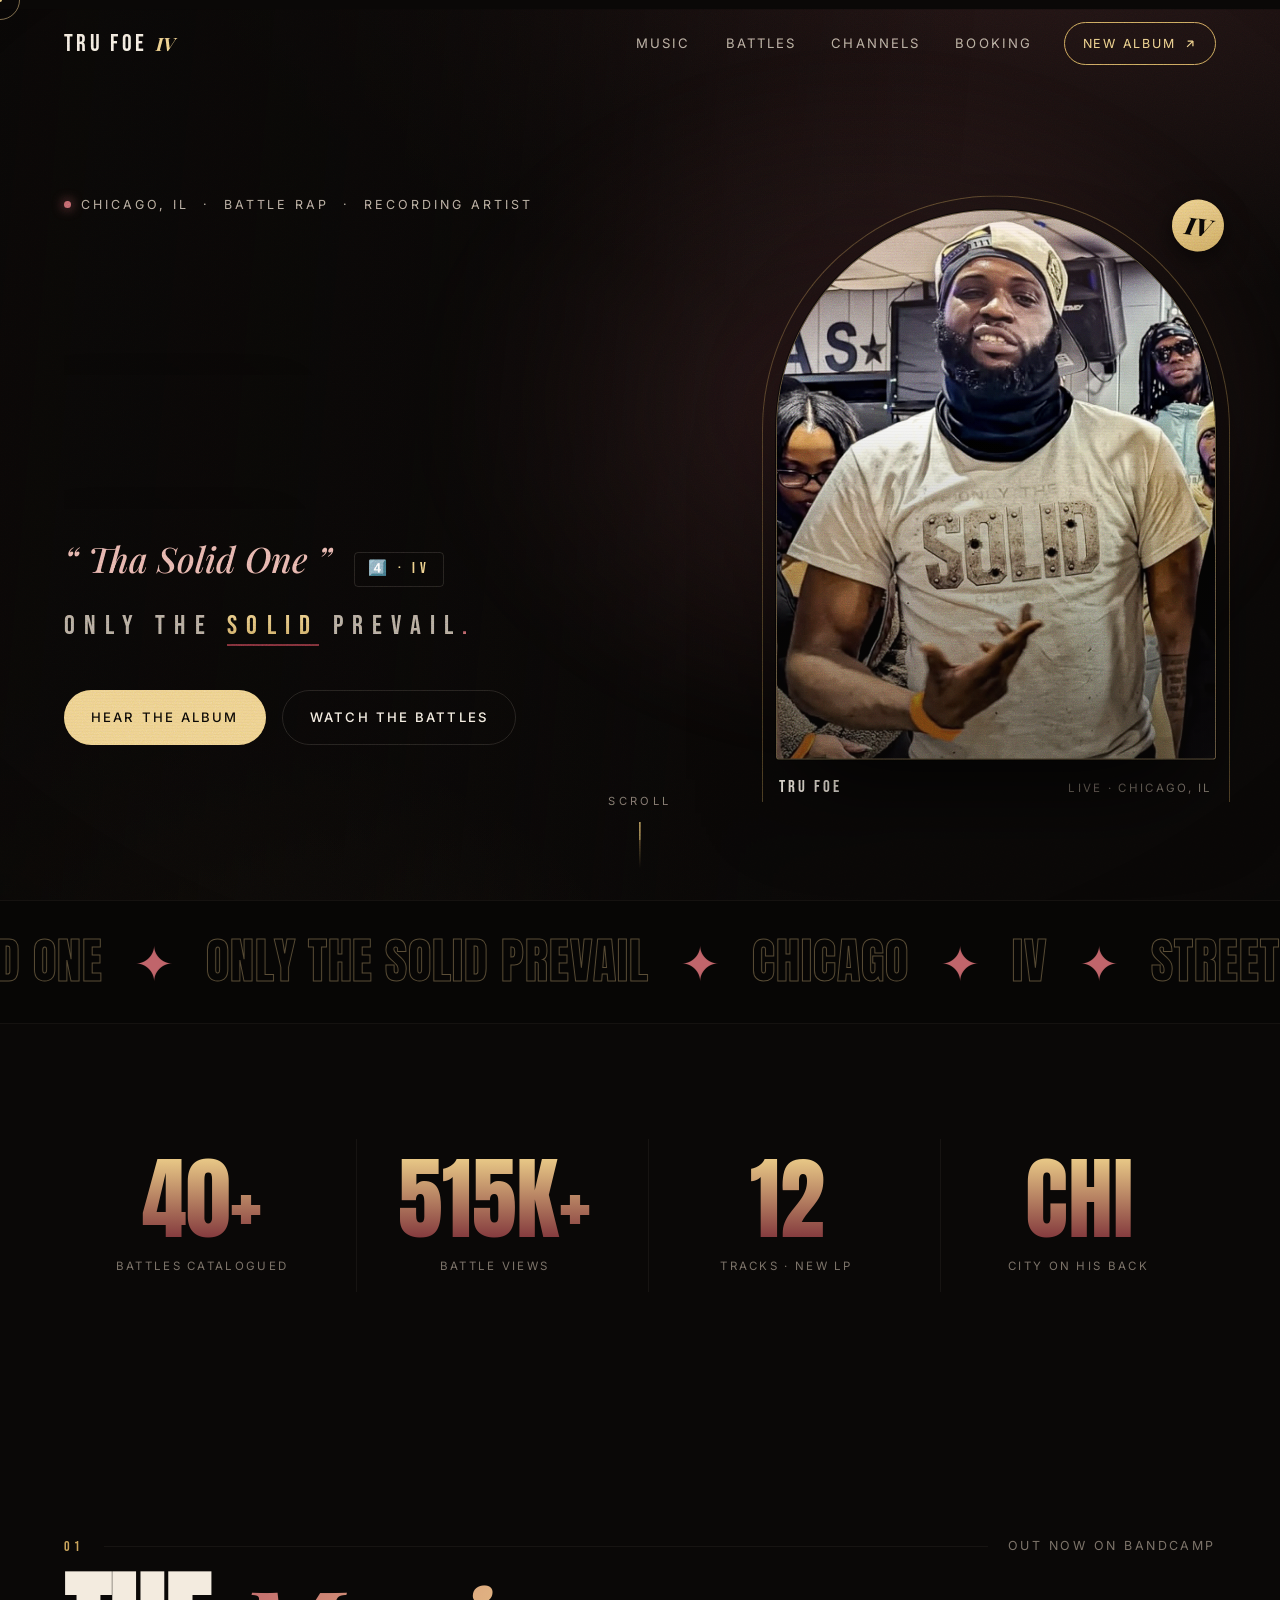
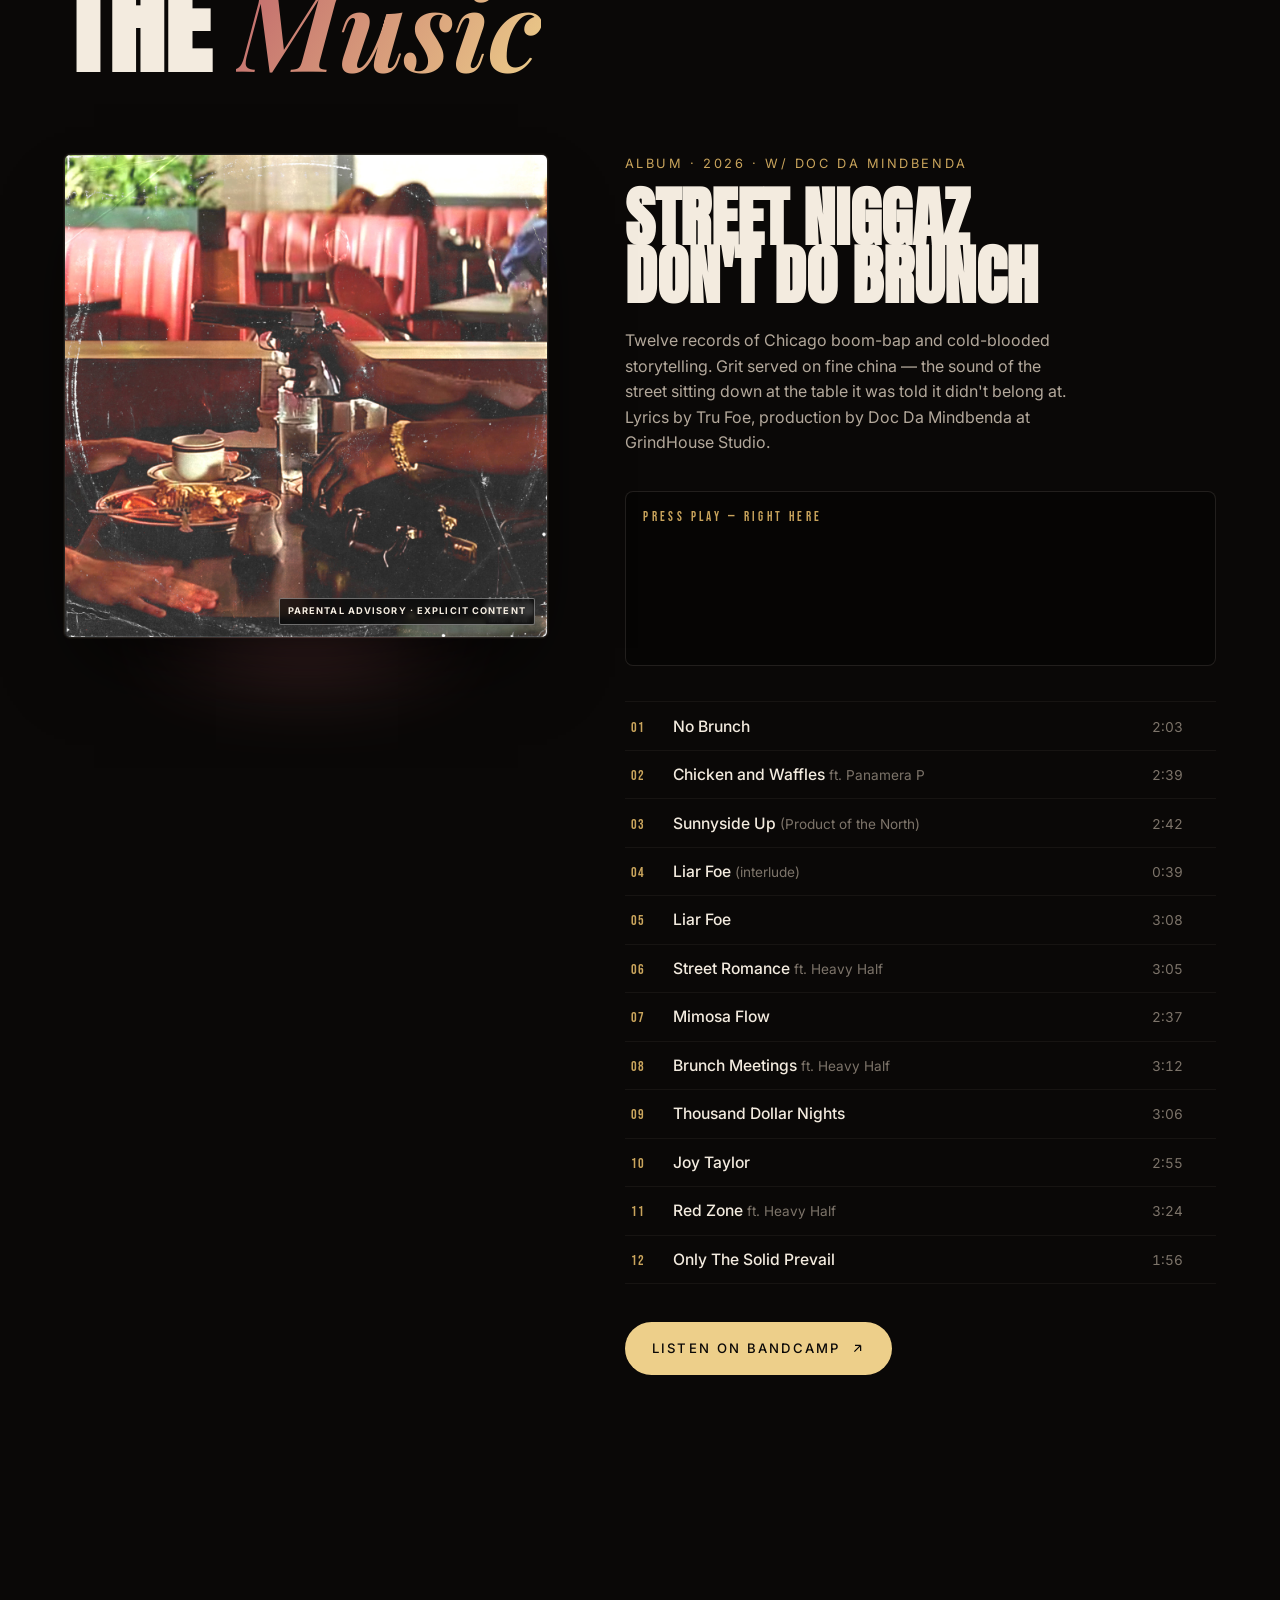
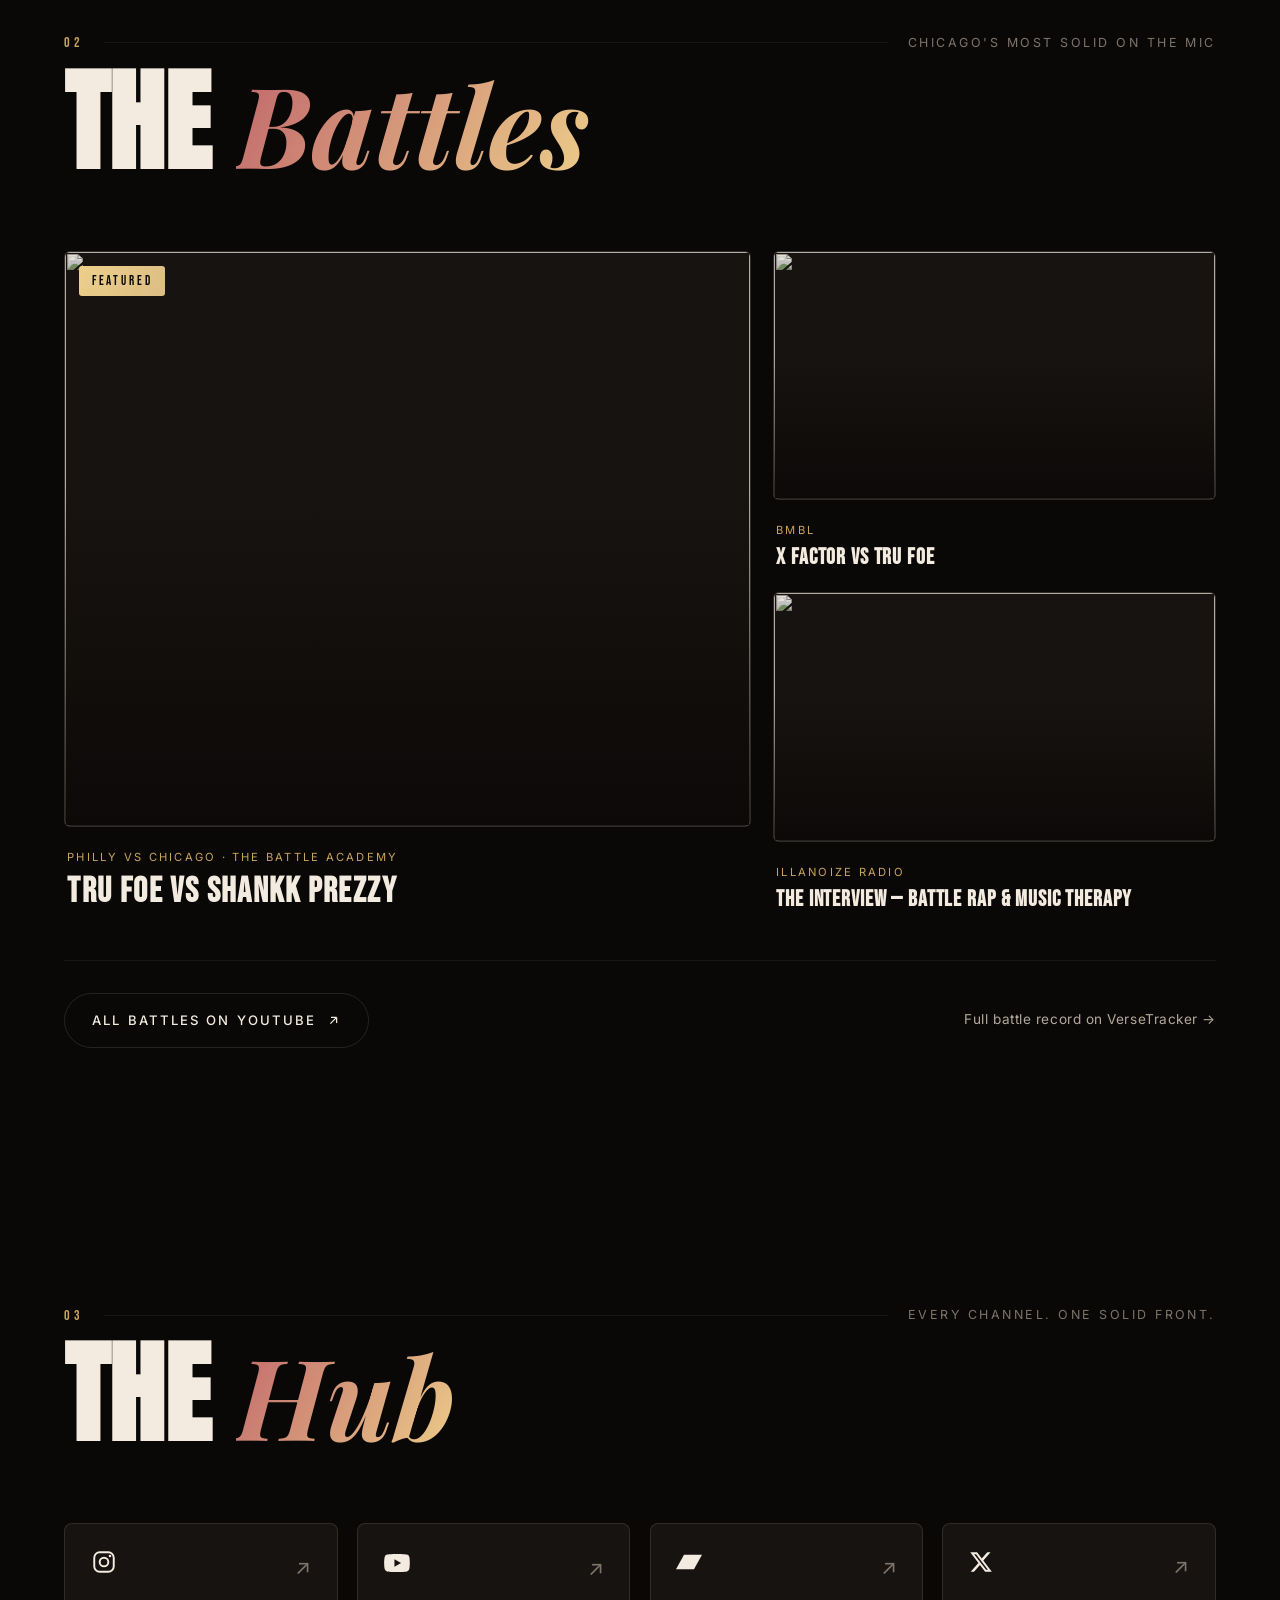
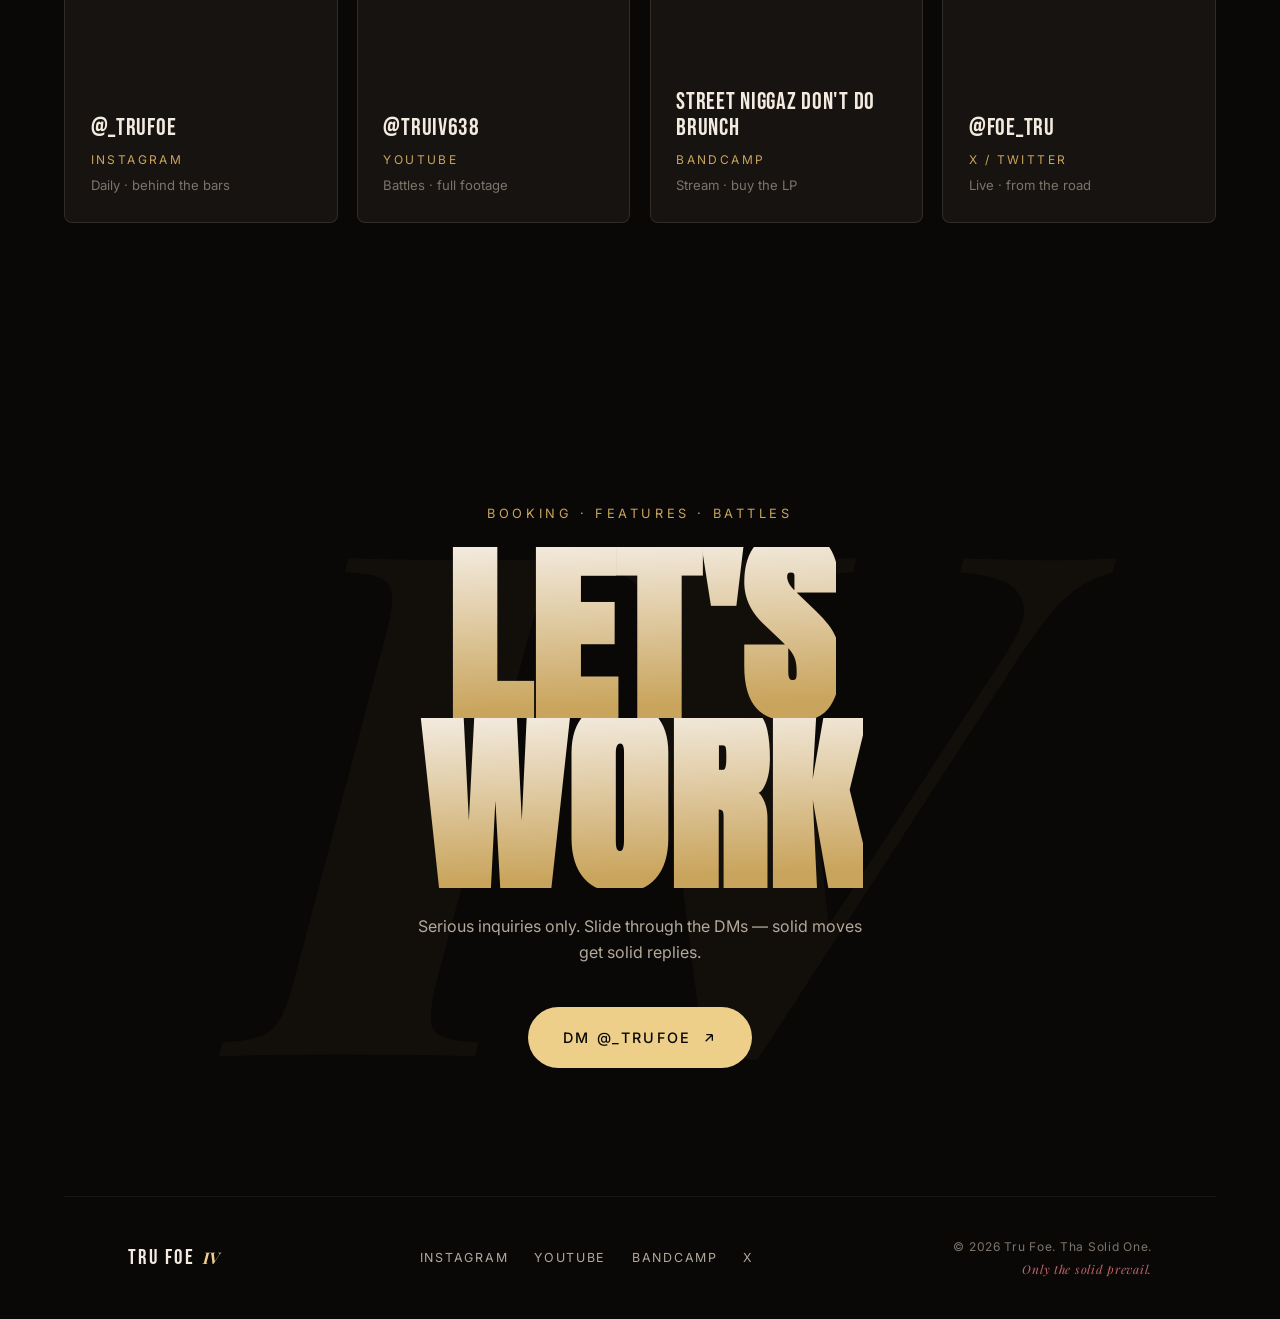
==== index.html @ 203e57ab "Tru Foe (IV) HUB — cinematic artist site Editorial noir single-page hub for Chicago battle rapper Tr" ====
<!doctype html>
<html lang="en" class="no-js">
<head>
  <meta charset="UTF-8" />
  <meta name="viewport" content="width=device-width, initial-scale=1.0" />
  <title>TRU FOE — Tha Solid One · IV</title>
  <meta name="description" content="The official HUB of Tru Foe (4) — 'Tha Solid One'. Chicago battle rapper & recording artist. Battles, music, and every channel in one place. Only the solid prevail." />

  <!-- Social -->
  <meta property="og:title" content="TRU FOE — Tha Solid One · IV" />
  <meta property="og:description" content="Chicago battle rapper & recording artist. 40+ battles. New album out now. Only the solid prevail." />
  <meta property="og:image" content="https://antlo314.github.io/true4/assets/img/album-cover.jpg" />
  <meta property="og:url" content="https://antlo314.github.io/true4/" />
  <meta property="og:type" content="website" />
  <meta name="twitter:card" content="summary_large_image" />

  <!-- Fonts -->
  <link rel="preconnect" href="https://fonts.googleapis.com" />
  <link rel="preconnect" href="https://fonts.gstatic.com" crossorigin />
  <link href="https://fonts.googleapis.com/css2?family=Anton&family=Bebas+Neue&family=Playfair+Display:ital,wght@0,500;0,700;1,500;1,700;1,900&family=Inter:wght@300;400;500;600;700&display=swap" rel="stylesheet" />

  <link rel="stylesheet" href="css/style.css" />

  <!-- Favicon: the IV mark -->
  <link rel="icon" href="data:image/svg+xml,%3Csvg xmlns='http://www.w3.org/2000/svg' viewBox='0 0 32 32'%3E%3Crect width='32' height='32' fill='%230a0807'/%3E%3Ctext x='16' y='23' font-family='Georgia,serif' font-size='18' font-weight='700' fill='%23d8b877' text-anchor='middle'%3EIV%3C/text%3E%3C/svg%3E" />
</head>
<body>

  <!-- ============ FILM GRAIN + VIGNETTE OVERLAYS ============ -->
  <div class="grain" aria-hidden="true"></div>
  <div class="vignette" aria-hidden="true"></div>
  <div class="scanline" aria-hidden="true"></div>

  <!-- ============ CUSTOM CURSOR ============ -->
  <div class="cursor" aria-hidden="true"><span class="cursor__dot"></span></div>

  <!-- ============ PRELOADER ============ -->
  <div class="loader" id="loader">
    <div class="loader__inner">
      <div class="loader__mark">IV</div>
      <div class="loader__word">THA SOLID ONE</div>
      <div class="loader__bar"><span id="loaderBar"></span></div>
      <div class="loader__count"><span id="loaderCount">0</span>%</div>
    </div>
  </div>

  <!-- ============ NAV ============ -->
  <header class="nav" id="nav">
    <a href="#top" class="nav__logo" data-cursor="hover">
      <span class="nav__logo-tf">TRU FOE</span>
      <span class="nav__logo-iv">IV</span>
    </a>
    <nav class="nav__links">
      <a href="#music" data-cursor="hover">Music</a>
      <a href="#battles" data-cursor="hover">Battles</a>
      <a href="#channels" data-cursor="hover">Channels</a>
      <a href="#booking" data-cursor="hover">Booking</a>
    </nav>
    <a href="https://docdamindbenda.bandcamp.com/album/street-niggaz-dont-do-brunch" target="_blank" rel="noopener" class="nav__cta" data-cursor="hover">
      <span>New Album</span>
      <svg viewBox="0 0 24 24" width="14" height="14" fill="none" stroke="currentColor" stroke-width="2"><path d="M7 17L17 7M17 7H8M17 7v9"/></svg>
    </a>
    <button class="nav__burger" id="burger" aria-label="Menu"><span></span><span></span></button>
  </header>

  <!-- ============ HERO ============ -->
  <main id="top">
    <section class="hero" id="hero">
      <canvas class="hero__canvas" id="heroCanvas" aria-hidden="true"></canvas>
      <div class="hero__glow" aria-hidden="true"></div>

      <div class="hero__inner">
        <div class="hero__content">
          <p class="hero__eyebrow">
            <span class="dot"></span> Chicago, IL &nbsp;·&nbsp; Battle Rap &nbsp;·&nbsp; Recording Artist
          </p>

          <h1 class="hero__title" aria-label="Tru Foe">
            <span class="line"><span class="word">TRU</span></span>
            <span class="line"><span class="word">FOE</span></span>
          </h1>

          <p class="hero__sub">
            <span class="hero__serif">“ Tha&nbsp;Solid&nbsp;One ”</span>
            <span class="hero__iv">4️⃣ · IV</span>
          </p>

          <p class="hero__tag" aria-label="Only the solid prevail">
            Only&nbsp;the&nbsp;<b>Solid</b>&nbsp;prevail<span class="hero__tag-dot">.</span>
          </p>

          <div class="hero__actions">
            <a href="#music" class="btn btn--gold" data-cursor="hover" data-magnetic>
              <span>Hear the album</span>
            </a>
            <a href="#battles" class="btn btn--ghost" data-cursor="hover" data-magnetic>
              <span>Watch the battles</span>
            </a>
          </div>
        </div>

        <figure class="hero__portrait" id="portrait">
          <div class="hero__portrait-frame">
            <img src="assets/img/foe.jpg" alt="Tru Foe — Tha Solid One, live at a battle event" id="foePhoto" />
            <div class="hero__portrait-tone" aria-hidden="true"></div>
          </div>
          <figcaption class="hero__portrait-cap">
            <span class="cap-name">Tru Foe</span>
            <span class="cap-loc">Live · Chicago, IL</span>
          </figcaption>
          <span class="hero__portrait-stamp" aria-hidden="true">IV</span>
        </figure>
      </div>

      <a href="#music" class="hero__scroll" data-cursor="hover" aria-label="Scroll down">
        <span>Scroll</span>
        <span class="hero__scroll-line"></span>
      </a>
    </section>

    <!-- ============ MARQUEE ============ -->
    <section class="marquee" aria-hidden="true">
      <div class="marquee__track" id="marquee">
        <span>Tha Solid One <em>✦</em> Only The Solid Prevail <em>✦</em> Chicago <em>✦</em> IV <em>✦</em> Street Niggaz Don't Do Brunch <em>✦</em> Tha Solid One <em>✦</em> Only The Solid Prevail <em>✦</em> Chicago <em>✦</em> IV <em>✦</em> Street Niggaz Don't Do Brunch <em>✦</em> </span>
      </div>
    </section>

    <!-- ============ STATS ============ -->
    <section class="stats" id="stats">
      <div class="stat" data-reveal>
        <span class="stat__num" data-count="40" data-suffix="+">0</span>
        <span class="stat__label">Battles Catalogued</span>
      </div>
      <div class="stat" data-reveal>
        <span class="stat__num" data-count="515" data-suffix="K+">0</span>
        <span class="stat__label">Battle Views</span>
      </div>
      <div class="stat" data-reveal>
        <span class="stat__num" data-count="12" data-suffix="">0</span>
        <span class="stat__label">Tracks · New LP</span>
      </div>
      <div class="stat" data-reveal>
        <span class="stat__num" data-count="1" data-suffix="" data-word="CHI">0</span>
        <span class="stat__label">City On His Back</span>
      </div>
    </section>

    <!-- ============ MUSIC ============ -->
    <section class="section music" id="music">
      <div class="section__head" data-reveal>
        <div class="section__row">
          <span class="section__index">01</span>
          <span class="section__rule" aria-hidden="true"></span>
          <p class="section__kicker">Out now on Bandcamp</p>
        </div>
        <h2 class="section__title">The&nbsp;<span class="ital">Music</span></h2>
      </div>

      <div class="music__body">
        <div class="music__art" data-reveal data-tilt>
          <div class="music__art-frame">
            <img src="assets/img/album-cover.jpg" alt="Street Niggaz Don't Do Brunch — album cover" />
            <span class="music__advisory">Parental Advisory · Explicit Content</span>
          </div>
          <div class="music__art-shadow" aria-hidden="true"></div>
        </div>

        <div class="music__info">
          <p class="music__meta" data-reveal>Album · 2026 · w/ Doc Da Mindbenda</p>
          <h3 class="music__albumtitle" data-reveal>Street Niggaz<br />Don't Do Brunch</h3>
          <p class="music__desc" data-reveal>
            Twelve records of Chicago boom-bap and cold-blooded storytelling. Grit served
            on fine china — the sound of the street sitting down at the table it was told
            it didn't belong at. Lyrics by Tru Foe, production by Doc Da Mindbenda at GrindHouse Studio.
          </p>

          <div class="music__player" data-reveal>
            <span class="music__player-label">Press play — right here</span>
            <iframe
              title="Street Niggaz Don't Do Brunch — Bandcamp player"
              src="https://bandcamp.com/EmbeddedPlayer/album=807014247/size=large/bgcol=0a0807/linkcol=edcf8a/artwork=none/tracklist=false/transparent=true/"
              seamless
              loading="lazy"></iframe>
          </div>

          <ol class="tracklist" data-reveal>
            <li><a href="https://docdamindbenda.bandcamp.com/track/no-brunch" target="_blank" rel="noopener" data-cursor="hover"><span class="t-n">01</span><span class="t-t">No Brunch</span><span class="t-d">2:03</span><span class="t-go" aria-hidden="true">↗</span></a></li>
            <li><a href="https://docdamindbenda.bandcamp.com/track/chicken-and-waffles-ft-panamera-p" target="_blank" rel="noopener" data-cursor="hover"><span class="t-n">02</span><span class="t-t">Chicken and Waffles <em>ft. Panamera P</em></span><span class="t-d">2:39</span><span class="t-go" aria-hidden="true">↗</span></a></li>
            <li><a href="https://docdamindbenda.bandcamp.com/track/sunnyside-up-product-of-the-north" target="_blank" rel="noopener" data-cursor="hover"><span class="t-n">03</span><span class="t-t">Sunnyside Up <em>(Product of the North)</em></span><span class="t-d">2:42</span><span class="t-go" aria-hidden="true">↗</span></a></li>
            <li><a href="https://docdamindbenda.bandcamp.com/track/liar-foe-interlude" target="_blank" rel="noopener" data-cursor="hover"><span class="t-n">04</span><span class="t-t">Liar Foe <em>(interlude)</em></span><span class="t-d">0:39</span><span class="t-go" aria-hidden="true">↗</span></a></li>
            <li><a href="https://docdamindbenda.bandcamp.com/track/liar-foe" target="_blank" rel="noopener" data-cursor="hover"><span class="t-n">05</span><span class="t-t">Liar Foe</span><span class="t-d">3:08</span><span class="t-go" aria-hidden="true">↗</span></a></li>
            <li><a href="https://docdamindbenda.bandcamp.com/track/street-romance-ft-heavy-half" target="_blank" rel="noopener" data-cursor="hover"><span class="t-n">06</span><span class="t-t">Street Romance <em>ft. Heavy Half</em></span><span class="t-d">3:05</span><span class="t-go" aria-hidden="true">↗</span></a></li>
            <li><a href="https://docdamindbenda.bandcamp.com/track/mimosa-flow" target="_blank" rel="noopener" data-cursor="hover"><span class="t-n">07</span><span class="t-t">Mimosa Flow</span><span class="t-d">2:37</span><span class="t-go" aria-hidden="true">↗</span></a></li>
            <li><a href="https://docdamindbenda.bandcamp.com/track/brunch-meetings-ft-heavy-half" target="_blank" rel="noopener" data-cursor="hover"><span class="t-n">08</span><span class="t-t">Brunch Meetings <em>ft. Heavy Half</em></span><span class="t-d">3:12</span><span class="t-go" aria-hidden="true">↗</span></a></li>
            <li><a href="https://docdamindbenda.bandcamp.com/track/thousand-dollar-nights" target="_blank" rel="noopener" data-cursor="hover"><span class="t-n">09</span><span class="t-t">Thousand Dollar Nights</span><span class="t-d">3:06</span><span class="t-go" aria-hidden="true">↗</span></a></li>
            <li><a href="https://docdamindbenda.bandcamp.com/track/joy-taylor" target="_blank" rel="noopener" data-cursor="hover"><span class="t-n">10</span><span class="t-t">Joy Taylor</span><span class="t-d">2:55</span><span class="t-go" aria-hidden="true">↗</span></a></li>
            <li><a href="https://docdamindbenda.bandcamp.com/track/red-zone-ft-heavy-half" target="_blank" rel="noopener" data-cursor="hover"><span class="t-n">11</span><span class="t-t">Red Zone <em>ft. Heavy Half</em></span><span class="t-d">3:24</span><span class="t-go" aria-hidden="true">↗</span></a></li>
            <li><a href="https://docdamindbenda.bandcamp.com/track/only-the-solid-prevail" target="_blank" rel="noopener" data-cursor="hover"><span class="t-n">12</span><span class="t-t">Only The Solid Prevail</span><span class="t-d">1:56</span><span class="t-go" aria-hidden="true">↗</span></a></li>
          </ol>

          <a href="https://docdamindbenda.bandcamp.com/album/street-niggaz-dont-do-brunch" target="_blank" rel="noopener" class="btn btn--gold" data-cursor="hover" data-magnetic data-reveal>
            <span>Listen on Bandcamp</span>
            <svg viewBox="0 0 24 24" width="15" height="15" fill="none" stroke="currentColor" stroke-width="2"><path d="M7 17L17 7M17 7H8M17 7v9"/></svg>
          </a>
        </div>
      </div>
    </section>

    <!-- ============ BATTLES ============ -->
    <section class="section battles" id="battles">
      <div class="section__head" data-reveal>
        <div class="section__row">
          <span class="section__index">02</span>
          <span class="section__rule" aria-hidden="true"></span>
          <p class="section__kicker">Chicago's most solid on the mic</p>
        </div>
        <h2 class="section__title">The&nbsp;<span class="ital">Battles</span></h2>
      </div>

      <div class="battles__grid">
        <a class="battle battle--feature" href="https://www.youtube.com/watch?v=sZlnPIu0Dv0" target="_blank" rel="noopener" data-reveal data-cursor="hover">
          <div class="battle__thumb">
            <img src="https://i.ytimg.com/vi/sZlnPIu0Dv0/hqdefault.jpg" alt="" loading="lazy" />
            <span class="battle__play"><svg viewBox="0 0 24 24" fill="currentColor" width="20" height="20"><path d="M8 5v14l11-7z"/></svg></span>
            <span class="battle__badge">Featured</span>
          </div>
          <div class="battle__meta">
            <span class="battle__vs">Philly vs Chicago · The Battle Academy</span>
            <h3 class="battle__name">Tru Foe vs Shankk Prezzy</h3>
          </div>
        </a>

        <div class="battles__side">
          <a class="battle" href="https://www.youtube.com/watch?v=ywMiVB2rmCI" target="_blank" rel="noopener" data-reveal data-cursor="hover">
            <div class="battle__thumb">
              <img src="https://i.ytimg.com/vi/ywMiVB2rmCI/hqdefault.jpg" alt="" loading="lazy" />
              <span class="battle__play"><svg viewBox="0 0 24 24" fill="currentColor" width="20" height="20"><path d="M8 5v14l11-7z"/></svg></span>
            </div>
            <div class="battle__meta">
              <span class="battle__vs">BMBL</span>
              <h3 class="battle__name">X Factor vs Tru Foe</h3>
            </div>
          </a>

          <a class="battle" href="https://www.youtube.com/watch?v=S8RnaDfXClI" target="_blank" rel="noopener" data-reveal data-cursor="hover">
            <div class="battle__thumb">
              <img src="https://i.ytimg.com/vi/S8RnaDfXClI/hqdefault.jpg" alt="" loading="lazy" />
              <span class="battle__play"><svg viewBox="0 0 24 24" fill="currentColor" width="20" height="20"><path d="M8 5v14l11-7z"/></svg></span>
            </div>
            <div class="battle__meta">
              <span class="battle__vs">iLLANOiZE Radio</span>
              <h3 class="battle__name">The Interview — Battle Rap & Music Therapy</h3>
            </div>
          </a>
        </div>
      </div>

      <div class="battles__foot" data-reveal>
        <a href="https://www.youtube.com/@TruIV638" target="_blank" rel="noopener" class="btn btn--ghost" data-cursor="hover" data-magnetic>
          <span>All battles on YouTube</span>
          <svg viewBox="0 0 24 24" width="15" height="15" fill="none" stroke="currentColor" stroke-width="2"><path d="M7 17L17 7M17 7H8M17 7v9"/></svg>
        </a>
        <a href="https://versetracker.com/rapper/trufoe" target="_blank" rel="noopener" class="battles__vt" data-cursor="hover">
          Full battle record on VerseTracker →
        </a>
      </div>
    </section>

    <!-- ============ CHANNELS HUB ============ -->
    <section class="section channels" id="channels">
      <div class="section__head" data-reveal>
        <div class="section__row">
          <span class="section__index">03</span>
          <span class="section__rule" aria-hidden="true"></span>
          <p class="section__kicker">Every channel. One solid front.</p>
        </div>
        <h2 class="section__title">The&nbsp;<span class="ital">Hub</span></h2>
      </div>

      <div class="channels__grid">
        <a class="chan chan--ig" href="https://www.instagram.com/_trufoe/" target="_blank" rel="noopener" data-reveal data-cursor="hover">
          <div class="chan__top">
            <span class="chan__icon" aria-hidden="true">
              <svg viewBox="0 0 24 24" width="26" height="26" fill="none" stroke="currentColor" stroke-width="1.8"><rect x="3" y="3" width="18" height="18" rx="5"/><circle cx="12" cy="12" r="4"/><circle cx="17.5" cy="6.5" r="1.2" fill="currentColor" stroke="none"/></svg>
            </span>
            <span class="chan__arrow">↗</span>
          </div>
          <div class="chan__bottom">
            <span class="chan__handle">@_trufoe</span>
            <span class="chan__plat">Instagram</span>
            <span class="chan__desc">Daily · behind the bars</span>
          </div>
        </a>

        <a class="chan chan--yt" href="https://www.youtube.com/@TruIV638" target="_blank" rel="noopener" data-reveal data-cursor="hover">
          <div class="chan__top">
            <span class="chan__icon" aria-hidden="true">
              <svg viewBox="0 0 24 24" width="28" height="28" fill="currentColor"><path d="M23 12s0-3.5-.45-5.2a2.9 2.9 0 0 0-2-2C18.8 4.3 12 4.3 12 4.3s-6.8 0-8.55.5a2.9 2.9 0 0 0-2 2C1 8.5 1 12 1 12s0 3.5.45 5.2a2.9 2.9 0 0 0 2 2c1.75.5 8.55.5 8.55.5s6.8 0 8.55-.5a2.9 2.9 0 0 0 2-2C23 15.5 23 12 23 12zM9.8 15.3V8.7l5.7 3.3z"/></svg>
            </span>
            <span class="chan__arrow">↗</span>
          </div>
          <div class="chan__bottom">
            <span class="chan__handle">@TruIV638</span>
            <span class="chan__plat">YouTube</span>
            <span class="chan__desc">Battles · full footage</span>
          </div>
        </a>

        <a class="chan chan--bc" href="https://docdamindbenda.bandcamp.com/album/street-niggaz-dont-do-brunch" target="_blank" rel="noopener" data-reveal data-cursor="hover">
          <div class="chan__top">
            <span class="chan__icon" aria-hidden="true">
              <svg viewBox="0 0 24 24" width="26" height="26" fill="currentColor"><path d="M0 18.75l7.4-13.5H24l-7.4 13.5z"/></svg>
            </span>
            <span class="chan__arrow">↗</span>
          </div>
          <div class="chan__bottom">
            <span class="chan__handle">Street Niggaz Don't Do Brunch</span>
            <span class="chan__plat">Bandcamp</span>
            <span class="chan__desc">Stream · buy the LP</span>
          </div>
        </a>

        <a class="chan chan--x" href="https://x.com/foe_tru" target="_blank" rel="noopener" data-reveal data-cursor="hover">
          <div class="chan__top">
            <span class="chan__icon" aria-hidden="true">
              <svg viewBox="0 0 24 24" width="24" height="24" fill="currentColor"><path d="M18.244 2.25h3.308l-7.227 8.26 8.502 11.24H16.17l-5.214-6.817L4.99 21.75H1.68l7.73-8.835L1.254 2.25H8.08l4.713 6.231zm-1.161 17.52h1.833L7.084 4.126H5.117z"/></svg>
            </span>
            <span class="chan__arrow">↗</span>
          </div>
          <div class="chan__bottom">
            <span class="chan__handle">@foe_tru</span>
            <span class="chan__plat">X / Twitter</span>
            <span class="chan__desc">Live · from the road</span>
          </div>
        </a>
      </div>
    </section>

    <!-- ============ BOOKING / FOOTER ============ -->
    <section class="booking" id="booking">
      <div class="booking__inner">
        <p class="booking__eyebrow" data-reveal>Booking · Features · Battles</p>
        <h2 class="booking__title" aria-label="Let's work">
          <span class="line"><span class="word">LET'S</span></span>
          <span class="line"><span class="word">WORK</span></span>
        </h2>
        <p class="booking__sub" data-reveal>Serious inquiries only. Slide through the DMs — solid moves get solid replies.</p>
        <a href="https://www.instagram.com/_trufoe/" target="_blank" rel="noopener" class="btn btn--gold btn--lg" data-cursor="hover" data-magnetic data-reveal>
          <span>DM @_trufoe</span>
          <svg viewBox="0 0 24 24" width="16" height="16" fill="none" stroke="currentColor" stroke-width="2"><path d="M7 17L17 7M17 7H8M17 7v9"/></svg>
        </a>
      </div>

      <footer class="footer">
        <div class="footer__mark">
          <span class="footer__tf">TRU FOE</span>
          <span class="footer__iv">IV</span>
        </div>
        <nav class="footer__links">
          <a href="https://www.instagram.com/_trufoe/" target="_blank" rel="noopener" data-cursor="hover">Instagram</a>
          <a href="https://www.youtube.com/@TruIV638" target="_blank" rel="noopener" data-cursor="hover">YouTube</a>
          <a href="https://docdamindbenda.bandcamp.com/album/street-niggaz-dont-do-brunch" target="_blank" rel="noopener" data-cursor="hover">Bandcamp</a>
          <a href="https://x.com/foe_tru" target="_blank" rel="noopener" data-cursor="hover">X</a>
        </nav>
        <p class="footer__legal">
          <span>© <span id="year">2026</span> Tru Foe. Tha Solid One.</span>
          <span class="footer__prevail">Only the solid prevail.</span>
        </p>
      </footer>
    </section>
  </main>

  <!-- ============ SCRIPTS ============ -->
  <script src="https://cdnjs.cloudflare.com/ajax/libs/gsap/3.12.5/gsap.min.js"></script>
  <script src="https://cdnjs.cloudflare.com/ajax/libs/gsap/3.12.5/ScrollTrigger.min.js"></script>

  <script type="importmap">
  {
    "imports": {
      "three": "https://unpkg.com/three@0.160.0/build/three.module.js",
      "three/addons/": "https://unpkg.com/three@0.160.0/examples/jsm/"
    }
  }
  </script>
  <script type="module" src="js/hero3d.js"></script>
  <script src="js/main.js" defer></script>
</body>
</html>
---- css/style.css ----
/* =====================================================================
   TRU FOE (IV) — THA SOLID ONE · HUB  ·  v2 "Only The Solid Prevail"
   Editorial noir poster system. Palette from the album cover:
   noir black · dusty rose · champagne gold · chrome · film grain.
   Hero rebuilt around Foe's portrait — the shirt is the thesis.
   ===================================================================== */

:root {
  /* base / noir */
  --noir:        #0a0807;
  --ink:         #100d0c;
  --char:        #171310;
  --char-2:      #1e1917;
  --line:        rgba(233, 218, 205, 0.12);
  --line-soft:   rgba(233, 218, 205, 0.06);

  /* rose (booths) */
  --rose:        #c0656b;
  --rose-deep:   #7c2f38;
  --blush:       #e6b3ab;

  /* gold (bracelet / plate / brass) */
  --gold:        #c9a45c;
  --gold-bright: #edcf8a;
  --champ:       #dcbd85;

  /* neutrals / text */
  --cream:       #f3ebdf;
  --smoke:       #b3a89b;
  --smoke-2:     #7d746a;

  /* type */
  --f-poster: "Anton", "Bebas Neue", Impact, sans-serif;
  --f-condensed: "Bebas Neue", Impact, sans-serif;
  --f-serif:  "Playfair Display", Georgia, serif;
  --f-body:   "Inter", system-ui, -apple-system, sans-serif;

  --ease: cubic-bezier(0.16, 1, 0.3, 1);
  --ease-out: cubic-bezier(0.22, 1, 0.36, 1);

  --pad: clamp(1.25rem, 5vw, 6rem);
  --maxw: 1400px;
}

/* ------------------------------------------------------------------ */
* { margin: 0; padding: 0; box-sizing: border-box; }

html { scroll-behavior: smooth; -webkit-font-smoothing: antialiased; }

body {
  background: var(--noir);
  color: var(--cream);
  font-family: var(--f-body);
  font-weight: 400;
  line-height: 1.6;
  overflow-x: hidden;
}
/* hide the native cursor only while the custom cursor is actually running
   (JS adds .has-cursor); avoids an invisible cursor if JS/GSAP fail to load */
html.has-cursor, html.has-cursor a, html.has-cursor button,
html.has-cursor [data-cursor] { cursor: none; }
@media (max-width: 900px), (pointer: coarse) {
  html.has-cursor, html.has-cursor a, html.has-cursor button,
  html.has-cursor [data-cursor] { cursor: auto !important; }
}

a { color: inherit; text-decoration: none; }
img { display: block; max-width: 100%; }
::selection { background: var(--gold); color: var(--noir); }

/* subtle warm base gradient */
body::before {
  content: "";
  position: fixed;
  inset: 0;
  z-index: -2;
  background:
    radial-gradient(120% 80% at 80% -10%, rgba(192, 101, 107, 0.16), transparent 55%),
    radial-gradient(90% 60% at 0% 110%, rgba(201, 164, 92, 0.10), transparent 55%),
    var(--noir);
}

/* ===================== OVERLAYS ===================== */
.grain, .vignette, .scanline {
  position: fixed; inset: 0; pointer-events: none; z-index: 9990;
}
.grain {
  z-index: 9991;
  opacity: 0.42;
  mix-blend-mode: overlay;
  background-image: url("data:image/svg+xml,%3Csvg xmlns='http://www.w3.org/2000/svg' width='140' height='140'%3E%3Cfilter id='n'%3E%3CfeTurbulence type='fractalNoise' baseFrequency='0.9' numOctaves='3' stitchTiles='stitch'/%3E%3C/filter%3E%3Crect width='100%25' height='100%25' filter='url(%23n)'/%3E%3C/svg%3E");
  animation: grain 0.5s steps(4) infinite;
}
@keyframes grain {
  0%   { transform: translate(0,0); }
  25%  { transform: translate(-3%, 2%); }
  50%  { transform: translate(2%, -3%); }
  75%  { transform: translate(-2%, -2%); }
  100% { transform: translate(3%, 2%); }
}
.vignette {
  z-index: 9989;
  background: radial-gradient(115% 115% at 50% 45%, transparent 55%, rgba(0,0,0,0.55) 100%);
}
.scanline {
  z-index: 9988;
  background: repeating-linear-gradient(to bottom, rgba(0,0,0,0) 0 2px, rgba(0,0,0,0.14) 3px);
  opacity: 0.25;
  mix-blend-mode: multiply;
}
@media (prefers-reduced-motion: reduce) {
  .grain { animation: none; }
}

/* ===================== CURSOR ===================== */
.cursor {
  position: fixed; top: 0; left: 0; z-index: 10000;
  width: 40px; height: 40px; margin: -20px 0 0 -20px;
  border: 1px solid rgba(220, 189, 133, 0.6);
  border-radius: 50%;
  pointer-events: none;
  transition: width .3s var(--ease), height .3s var(--ease),
              background .3s var(--ease), border-color .3s var(--ease),
              opacity .3s;
  mix-blend-mode: difference;
}
.cursor__dot {
  position: absolute; top: 50%; left: 50%;
  width: 4px; height: 4px; margin: -2px 0 0 -2px;
  background: var(--gold-bright); border-radius: 50%;
}
.cursor.is-hover {
  width: 72px; height: 72px; margin: -36px 0 0 -36px;
  background: rgba(220, 189, 133, 0.12);
  border-color: rgba(220, 189, 133, 0.9);
}
.cursor.is-hover .cursor__dot { opacity: 0; }
@media (max-width: 900px), (pointer: coarse) { .cursor { display: none; } }

/* ===================== LOADER ===================== */
.loader {
  position: fixed; inset: 0; z-index: 9999;
  background: var(--noir);
  display: grid; place-items: center;
}
.loader__inner { text-align: center; width: min(80vw, 420px); }
.loader__mark {
  font-family: var(--f-serif); font-weight: 900; font-style: italic;
  font-size: clamp(5rem, 18vw, 11rem); line-height: 1;
  color: transparent;
  background: linear-gradient(180deg, var(--gold-bright), var(--gold) 60%, var(--rose-deep));
  -webkit-background-clip: text; background-clip: text;
  letter-spacing: 0.02em;
}
.loader__word {
  font-family: var(--f-condensed); letter-spacing: 0.5em;
  font-size: 0.85rem; color: var(--smoke); margin: 0.6rem 0 2rem;
  padding-left: 0.5em;
}
.loader__bar {
  height: 2px; width: 100%; background: var(--line); overflow: hidden;
}
.loader__bar span {
  display: block; height: 100%; width: 0%;
  background: linear-gradient(90deg, var(--rose-deep), var(--gold-bright));
}
.loader__count {
  font-family: var(--f-condensed); letter-spacing: 0.2em;
  color: var(--smoke-2); font-size: 0.8rem; margin-top: 0.8rem; text-align: right;
}

/* ===================== NAV ===================== */
.nav {
  position: fixed; top: 0; left: 0; right: 0; z-index: 900;
  display: flex; align-items: center; justify-content: space-between;
  gap: 2rem;
  padding: 1.4rem var(--pad);
  transition: background .4s var(--ease), padding .4s var(--ease), border-color .4s;
  border-bottom: 1px solid transparent;
}
.nav.is-scrolled {
  background: rgba(10, 8, 7, 0.72);
  backdrop-filter: blur(14px) saturate(120%);
  -webkit-backdrop-filter: blur(14px) saturate(120%);
  padding-top: 0.9rem; padding-bottom: 0.9rem;
  border-bottom: 1px solid var(--line-soft);
}
.nav__logo { display: flex; align-items: baseline; gap: 0.5rem; }
.nav__logo-tf {
  font-family: var(--f-condensed); font-size: 1.5rem; letter-spacing: 0.14em;
  color: var(--cream);
}
.nav__logo-iv {
  font-family: var(--f-serif); font-style: italic; font-weight: 700;
  font-size: 1.15rem; color: var(--gold-bright);
}
.nav__links { display: flex; gap: 2.2rem; margin-left: auto; }
.nav__links a {
  font-size: 0.82rem; text-transform: uppercase; letter-spacing: 0.16em;
  color: var(--smoke); position: relative; padding: 0.2rem 0;
  transition: color .3s;
}
.nav__links a::after {
  content: ""; position: absolute; left: 0; bottom: -2px; height: 1px; width: 0;
  background: var(--gold-bright); transition: width .35s var(--ease);
}
.nav__links a:hover { color: var(--cream); }
.nav__links a:hover::after { width: 100%; }

.nav__cta {
  display: inline-flex; align-items: center; gap: 0.5rem;
  font-size: 0.78rem; text-transform: uppercase; letter-spacing: 0.14em;
  padding: 0.65rem 1.1rem; border: 1px solid var(--gold);
  color: var(--gold-bright); border-radius: 100px;
  transition: background .3s, color .3s, border-color .3s;
}
.nav__cta:hover { background: var(--gold-bright); color: var(--noir); border-color: var(--gold-bright); }

.nav__burger { display: none; background: none; border: 0; cursor: pointer;
  width: 34px; height: 24px; position: relative; }
.nav__burger span {
  position: absolute; left: 0; height: 2px; width: 100%; background: var(--cream);
  transition: transform .3s, opacity .3s;
}
.nav__burger span:nth-child(1) { top: 6px; }
.nav__burger span:nth-child(2) { bottom: 6px; }

@media (max-width: 860px) {
  .nav__links, .nav__cta { display: none; }
  .nav__burger { display: block; }
  .nav__links.is-open {
    display: flex; flex-direction: column; gap: 1.4rem;
    position: fixed; inset: 64px 0 auto 0; margin: 0;
    background: rgba(10,8,7,0.96); backdrop-filter: blur(14px);
    padding: 2rem var(--pad) 2.5rem; border-bottom: 1px solid var(--line-soft);
  }
  .nav__links.is-open a { font-size: 1.1rem; }
}

/* ===================== HERO ===================== */
.hero {
  position: relative;
  min-height: 100vh;
  min-height: 100svh;
  display: flex; flex-direction: column; justify-content: center;
  padding: 7.5rem var(--pad) 5rem;
  overflow: hidden;
}
.hero__canvas { position: absolute; inset: 0; width: 100%; height: 100%; z-index: 1; }
.hero__glow {
  position: absolute; z-index: 0; inset: 0;
  background: radial-gradient(50% 55% at 68% 45%, rgba(192,101,107,0.20), transparent 70%);
  filter: blur(20px);
}
/* legibility scrim so the type reads clearly over the gold emblem */
.hero::after {
  content: ""; position: absolute; inset: 0; z-index: 2; pointer-events: none;
  background: linear-gradient(95deg,
    rgba(10,8,7,0.92) 0%,
    rgba(10,8,7,0.66) 32%,
    rgba(10,8,7,0.18) 55%,
    rgba(10,8,7,0) 72%);
}

.hero__inner {
  position: relative; z-index: 3;
  width: 100%; max-width: var(--maxw); margin: 0 auto;
  display: grid;
  grid-template-columns: minmax(0, 1.12fr) minmax(0, 0.88fr);
  align-items: center;
  gap: clamp(2rem, 5vw, 5rem);
}

.hero__eyebrow {
  display: flex; align-items: center; gap: 0.6rem;
  font-size: 0.78rem; text-transform: uppercase; letter-spacing: 0.24em;
  color: var(--smoke); margin-bottom: 1.6rem;
}
.hero__eyebrow .dot {
  width: 7px; height: 7px; border-radius: 50%; background: var(--rose);
  box-shadow: 0 0 12px var(--rose);
  animation: pulse 2s infinite;
}
@keyframes pulse { 0%,100%{opacity:1} 50%{opacity:.3} }

.hero__title {
  font-family: var(--f-poster);
  font-size: clamp(4.2rem, 12.5vw, 12.5rem);
  line-height: 0.84;
  letter-spacing: -0.01em;
  text-transform: uppercase;
  margin-bottom: 1.4rem;
}
.hero__title .line { display: block; overflow: hidden; }
.hero__title .word {
  display: inline-block;
  background: linear-gradient(178deg, var(--cream) 15%, var(--champ) 70%, var(--gold) 100%);
  -webkit-background-clip: text; background-clip: text; color: transparent;
  filter: drop-shadow(0 6px 22px rgba(0,0,0,0.85)) drop-shadow(0 2px 4px rgba(0,0,0,0.7));
}
.hero__title .line:nth-child(2) .word {
  background: linear-gradient(178deg, var(--rose) 0%, var(--gold-bright) 90%);
  -webkit-background-clip: text; background-clip: text; color: transparent;
  -webkit-text-stroke: 1px rgba(237, 207, 138, 0.25);
}

.hero__sub {
  display: flex; align-items: baseline; gap: 1.4rem; flex-wrap: wrap;
  margin-bottom: 1.1rem;
}
.hero__serif {
  font-family: var(--f-serif); font-style: italic; font-weight: 500;
  font-size: clamp(1.4rem, 3vw, 2.2rem); color: var(--blush);
}
.hero__iv {
  font-family: var(--f-condensed); letter-spacing: 0.3em;
  font-size: 0.95rem; color: var(--gold-bright);
  border: 1px solid var(--line); padding: 0.3rem 0.8rem; border-radius: 4px;
}

/* the shirt line, promoted to hero statement */
.hero__tag {
  font-family: var(--f-condensed);
  font-size: clamp(1.1rem, 2.4vw, 1.7rem);
  text-transform: uppercase; letter-spacing: 0.34em;
  color: var(--smoke); margin-bottom: 2.6rem;
}
.hero__tag b {
  font-weight: 400;
  color: transparent;
  background: linear-gradient(180deg, var(--gold-bright), var(--gold));
  -webkit-background-clip: text; background-clip: text;
  border-bottom: 2px solid var(--rose-deep);
  padding-bottom: 0.05em;
}
.hero__tag-dot { color: var(--rose); }

.hero__actions { display: flex; gap: 1rem; flex-wrap: wrap; }

/* --------- portrait: arched, gold-framed, film-treated --------- */
.hero__portrait {
  position: relative;
  justify-self: end;
  width: min(100%, 440px);
  margin: 0;
}
.hero__portrait-frame {
  position: relative;
  aspect-ratio: 4 / 5;
  border-radius: 999px 999px 14px 14px;   /* arch crop */
  overflow: hidden;
  border: 1px solid rgba(220,189,133,0.35);
  box-shadow:
    0 50px 100px -30px rgba(0,0,0,0.9),
    0 0 0 1px rgba(0,0,0,0.6);
  background: var(--char);
}
/* offset gold echo-frame */
.hero__portrait::before {
  content: ""; position: absolute; inset: -14px -14px auto;
  height: calc(100% + 14px);
  border: 1px solid rgba(201,164,92,0.35);
  border-bottom: 0;
  border-radius: 999px 999px 0 0;
  pointer-events: none;
}
.hero__portrait-frame img {
  width: 100%; height: 100%; object-fit: cover; object-position: 50% 12%;
  filter: contrast(1.06) saturate(0.88) sepia(0.08);
}
/* warm duotone wash + floor fade, matching the album cover chemistry */
.hero__portrait-tone {
  position: absolute; inset: 0; pointer-events: none;
  background:
    linear-gradient(180deg, rgba(192,101,107,0.10), transparent 35%, rgba(10,8,7,0.55) 92%),
    radial-gradient(90% 60% at 50% 0%, rgba(237,207,138,0.12), transparent 60%);
  mix-blend-mode: normal;
}
.hero__portrait-cap {
  display: flex; align-items: baseline; justify-content: space-between; gap: 1rem;
  margin-top: 0.9rem; padding: 0 0.2rem;
}
.cap-name {
  font-family: var(--f-condensed); font-size: 1.05rem; letter-spacing: 0.18em;
  text-transform: uppercase; color: var(--cream);
}
.cap-loc {
  font-size: 0.72rem; text-transform: uppercase; letter-spacing: 0.2em;
  color: var(--smoke-2);
}
.hero__portrait-stamp {
  position: absolute; top: -10px; right: -8px; z-index: 2;
  font-family: var(--f-serif); font-style: italic; font-weight: 900;
  font-size: 1.5rem; line-height: 1;
  color: var(--noir);
  background: linear-gradient(150deg, var(--gold-bright), var(--gold));
  width: 52px; height: 52px; border-radius: 50%;
  display: grid; place-items: center;
  box-shadow: 0 8px 24px rgba(0,0,0,0.6);
  transform: rotate(8deg);
}
/* photo missing → portrait collapses, text takes the stage (JS adds class) */
.hero--noportrait .hero__inner { grid-template-columns: 1fr; }
.hero--noportrait .hero__portrait { display: none; }

.hero__scroll {
  position: absolute; z-index: 3; bottom: 2rem; left: 50%; transform: translateX(-50%);
  display: flex; flex-direction: column; align-items: center; gap: 0.7rem;
  font-size: 0.7rem; text-transform: uppercase; letter-spacing: 0.3em; color: var(--smoke-2);
}
.hero__scroll-line { width: 1px; height: 46px; background: linear-gradient(var(--gold), transparent); position: relative; overflow: hidden; }
.hero__scroll-line::after { content:""; position:absolute; top:0; left:0; width:100%; height:40%; background: var(--gold-bright); animation: scrolldown 1.8s var(--ease) infinite; }
@keyframes scrolldown { 0%{transform:translateY(-100%)} 100%{transform:translateY(320%)} }

@media (max-width: 900px) {
  .hero { padding-top: 6.5rem; }
  .hero__inner { grid-template-columns: 1fr; }
  .hero__portrait { justify-self: center; width: min(78vw, 360px); order: 2; }
  .hero__content { order: 1; }
  .hero::after {
    background:
      linear-gradient(0deg, rgba(10,8,7,0.96) 6%, rgba(10,8,7,0.3) 40%, rgba(10,8,7,0.55) 100%);
  }
  .hero__scroll { display: none; }
}

/* ===================== BUTTONS ===================== */
.btn {
  display: inline-flex; align-items: center; gap: 0.6rem;
  font-size: 0.82rem; text-transform: uppercase; letter-spacing: 0.16em; font-weight: 500;
  padding: 1rem 1.7rem; border-radius: 100px;
  position: relative; overflow: hidden; white-space: nowrap;
  transition: transform .4s var(--ease), color .4s;
  will-change: transform;
}
.btn--lg { padding: 1.2rem 2.2rem; font-size: 0.9rem; }
.btn span, .btn svg { position: relative; z-index: 2; }
.btn--gold { background: var(--gold-bright); color: var(--noir); }
.btn--gold::before {
  content: ""; position: absolute; inset: 0; z-index: 1;
  background: linear-gradient(120deg, var(--rose), var(--gold-bright));
  transform: translateY(101%); transition: transform .5s var(--ease);
}
.btn--gold:hover::before { transform: translateY(0); }
.btn--ghost { border: 1px solid var(--line); color: var(--cream); }
.btn--ghost::before {
  content: ""; position: absolute; inset: 0; z-index: 1;
  background: var(--cream); transform: translateY(101%); transition: transform .5s var(--ease);
}
.btn--ghost:hover { color: var(--noir); }
.btn--ghost:hover::before { transform: translateY(0); }

/* ===================== MARQUEE ===================== */
.marquee {
  border-top: 1px solid var(--line-soft); border-bottom: 1px solid var(--line-soft);
  overflow: hidden; padding: 1.4rem 0; background: rgba(0,0,0,0.25);
}
.marquee__track {
  display: inline-block; white-space: nowrap; will-change: transform;
  font-family: var(--f-poster); text-transform: uppercase;
  font-size: clamp(1.5rem, 4vw, 3rem); color: transparent;
  -webkit-text-stroke: 1px rgba(220,189,133,0.4);
  letter-spacing: 0.02em;
}
.marquee__track em { color: var(--rose); -webkit-text-stroke: 0; font-style: normal; padding: 0 0.4em; }

/* ===================== STATS ===================== */
.stats {
  display: grid; grid-template-columns: repeat(4, 1fr);
  max-width: var(--maxw); margin: 0 auto;
  padding: clamp(4rem, 9vw, 8rem) var(--pad);
  gap: 1rem;
}
.stat { text-align: center; padding: 1rem; border-left: 1px solid var(--line-soft); }
.stat:first-child { border-left: 0; }
.stat__num {
  display: block; font-family: var(--f-poster);
  font-size: clamp(3rem, 7vw, 6rem); line-height: 1;
  background: linear-gradient(180deg, var(--gold-bright), var(--rose-deep));
  -webkit-background-clip: text; background-clip: text; color: transparent;
}
.stat__label {
  display: block; margin-top: 0.8rem;
  font-size: 0.72rem; text-transform: uppercase; letter-spacing: 0.2em; color: var(--smoke-2);
}
@media (max-width: 720px) {
  .stats { grid-template-columns: repeat(2, 1fr); gap: 2rem 1rem; }
  .stat:nth-child(3) { border-left: 0; }
}

/* ===================== SECTIONS (shared) ===================== */
.section { max-width: var(--maxw); margin: 0 auto; padding: clamp(4rem, 10vw, 9rem) var(--pad); }
.section__head { margin-bottom: clamp(2.5rem, 6vw, 5rem); position: relative; }
.section__row {
  display: flex; align-items: center; gap: 1.2rem; margin-bottom: 1.1rem;
}
.section__index {
  font-family: var(--f-condensed); letter-spacing: 0.3em; font-size: 0.9rem;
  color: var(--gold);
}
.section__rule { flex: 1; height: 1px; background: var(--line-soft); }
.section__kicker {
  font-size: 0.78rem; text-transform: uppercase;
  letter-spacing: 0.2em; color: var(--smoke-2); white-space: nowrap;
}
.section__title {
  font-family: var(--f-poster); text-transform: uppercase;
  font-size: clamp(2.8rem, 9vw, 7rem); line-height: 0.9; color: var(--cream);
}
.section__title .ital {
  font-family: var(--f-serif); font-style: italic; font-weight: 700; text-transform: none;
  background: linear-gradient(120deg, var(--rose), var(--gold-bright));
  -webkit-background-clip: text; background-clip: text; color: transparent;
}

/* ===================== MUSIC ===================== */
.music__body {
  display: grid; grid-template-columns: 0.9fr 1.1fr; gap: clamp(2rem, 6vw, 5.5rem);
  align-items: start;
}
.music__art {
  position: sticky; top: 110px;         /* art holds while the tracklist scrolls */
  perspective: 1200px;
}
.music__art-frame {
  position: relative; border-radius: 6px; overflow: hidden;
  border: 1px solid var(--line);
  box-shadow: 0 40px 80px -30px rgba(0,0,0,0.9), 0 0 0 1px rgba(220,189,133,0.06);
  transform-style: preserve-3d; transition: transform .2s var(--ease-out);
}
.music__art-frame img { width: 100%; height: auto; }
.music__advisory {
  position: absolute; bottom: 12px; right: 12px;
  font-size: 0.58rem; text-transform: uppercase; letter-spacing: 0.12em; font-weight: 700;
  color: var(--cream); background: rgba(0,0,0,0.7); border: 1px solid rgba(255,255,255,0.4);
  padding: 0.3rem 0.5rem; border-radius: 2px; backdrop-filter: blur(2px);
}
.music__art-shadow {
  position: absolute; inset: 8% 8% -6%; z-index: -1;
  background: radial-gradient(60% 50% at 50% 100%, rgba(192,101,107,0.5), transparent 70%);
  filter: blur(40px);
}
.music__meta { font-size: 0.8rem; text-transform: uppercase; letter-spacing: 0.2em; color: var(--gold); margin-bottom: 1rem; }
.music__albumtitle {
  font-family: var(--f-poster); text-transform: uppercase; line-height: 0.9;
  font-size: clamp(2.2rem, 5vw, 4rem); margin-bottom: 1.4rem; color: var(--cream);
}
.music__desc { color: var(--smoke); max-width: 46ch; margin-bottom: 2.2rem; }

/* embedded Bandcamp player, framed to match the system */
.music__player {
  margin-bottom: 2.2rem;
  border: 1px solid var(--line);
  border-radius: 8px;
  background: rgba(0,0,0,0.35);
  padding: 0.9rem 0.9rem 0.5rem;
}
.music__player-label {
  display: block;
  font-family: var(--f-condensed);
  font-size: 0.82rem; letter-spacing: 0.26em; text-transform: uppercase;
  color: var(--gold); margin: 0 0 0.6rem 0.2rem;
}
.music__player iframe {
  display: block; width: 100%; height: 120px; border: 0;
}

.tracklist { list-style: none; margin-bottom: 2.4rem; border-top: 1px solid var(--line-soft); }
.tracklist li { border-bottom: 1px solid var(--line-soft); }
.tracklist a {
  display: flex; align-items: baseline; gap: 1rem;
  padding: 0.7rem 0.4rem;
  transition: background .3s, padding-left .3s var(--ease), color .3s;
}
.tracklist a:hover { background: rgba(220,189,133,0.05); padding-left: 1rem; }
.t-n { font-family: var(--f-condensed); color: var(--gold); font-size: 0.9rem; letter-spacing: 0.1em; min-width: 1.6rem; }
.t-t { flex: 1; color: var(--cream); font-weight: 500; font-size: 0.98rem; }
.t-t em { color: var(--smoke-2); font-style: normal; font-weight: 400; font-size: 0.85rem; }
.t-d { color: var(--smoke-2); font-variant-numeric: tabular-nums; font-size: 0.85rem; }
.t-go {
  color: var(--gold-bright); font-size: 0.9rem;
  opacity: 0; transform: translate(-4px, 2px);
  transition: opacity .3s, transform .3s var(--ease);
}
.tracklist a:hover .t-t { color: var(--gold-bright); }
.tracklist a:hover .t-go { opacity: 1; transform: translate(0, 0); }

@media (max-width: 820px) {
  .music__body { grid-template-columns: 1fr; }
  .music__art { position: static; max-width: 380px; }
}

/* ===================== BATTLES ===================== */
.battles__grid {
  display: grid;
  grid-template-columns: 1.55fr 1fr;
  gap: 1.4rem;
  align-items: stretch;
}
.battles__side { display: grid; grid-template-rows: 1fr 1fr; gap: 1.4rem; }
.battle { display: flex; flex-direction: column; }
.battle__thumb {
  position: relative; border-radius: 6px; overflow: hidden;
  aspect-ratio: 16 / 9; border: 1px solid var(--line);
  background: var(--char);
}
.battle--feature .battle__thumb { aspect-ratio: auto; flex: 1; min-height: 340px; }
.battle__thumb img {
  width: 100%; height: 100%; object-fit: cover;
  filter: grayscale(0.5) contrast(1.05) brightness(0.85) sepia(0.2);
  transition: transform .7s var(--ease), filter .5s;
}
.battle:hover .battle__thumb img { transform: scale(1.08); filter: grayscale(0) contrast(1.05) brightness(1); }
.battle__thumb::after {
  content:""; position:absolute; inset:0;
  background: linear-gradient(180deg, transparent 40%, rgba(10,8,7,0.85));
}
.battle__play {
  position: absolute; z-index: 2; top: 50%; left: 50%; transform: translate(-50%,-50%) scale(0.8);
  width: 56px; height: 56px; border-radius: 50%;
  display: grid; place-items: center;
  background: rgba(237,207,138,0.9); color: var(--noir);
  opacity: 0; transition: opacity .4s, transform .4s var(--ease);
}
.battle:hover .battle__play { opacity: 1; transform: translate(-50%,-50%) scale(1); }
.battle__badge {
  position: absolute; z-index: 2; top: 14px; left: 14px;
  font-family: var(--f-condensed); font-size: 0.8rem; letter-spacing: 0.22em;
  text-transform: uppercase; color: var(--noir);
  background: linear-gradient(120deg, var(--gold-bright), var(--champ));
  padding: 0.35rem 0.8rem 0.25rem; border-radius: 3px;
}
.battle__meta { padding: 1rem 0.2rem 0; }
.battle__vs { font-size: 0.7rem; text-transform: uppercase; letter-spacing: 0.2em; color: var(--gold); }
.battle__name { font-family: var(--f-condensed); font-size: 1.35rem; letter-spacing: 0.04em; color: var(--cream); margin-top: 0.3rem; line-height: 1.1; transition: color .3s; }
.battle--feature .battle__name { font-size: clamp(1.6rem, 3vw, 2.2rem); }
.battle:hover .battle__name { color: var(--gold-bright); }

.battles__foot {
  display: flex; align-items: center; justify-content: space-between; gap: 1.5rem; flex-wrap: wrap;
  margin-top: 3rem; padding-top: 2rem; border-top: 1px solid var(--line-soft);
}
.battles__vt { font-size: 0.85rem; color: var(--smoke); letter-spacing: 0.04em; transition: color .3s; }
.battles__vt:hover { color: var(--gold-bright); }

@media (max-width: 900px) {
  .battles__grid { grid-template-columns: 1fr; }
  .battles__side { grid-template-rows: none; }
  .battle--feature .battle__thumb { aspect-ratio: 16/9; min-height: 0; }
}

/* ===================== CHANNELS ===================== */
.channels__grid { display: grid; grid-template-columns: repeat(4, 1fr); gap: 1.2rem; }
.chan {
  position: relative; display: flex; flex-direction: column; justify-content: space-between;
  min-height: 300px; padding: 1.6rem; border-radius: 8px;
  background: var(--char); border: 1px solid var(--line);
  overflow: hidden; transition: transform .5s var(--ease), border-color .4s;
}
.chan::before {
  content:""; position:absolute; inset:0; z-index:0; opacity: 0;
  transition: opacity .5s var(--ease);
}
.chan--ig::before { background: linear-gradient(135deg, #833ab4, #fd1d1d 55%, #fcb045); }
.chan--yt::before { background: linear-gradient(135deg, #ff0000, #7c2f38); }
.chan--bc::before { background: linear-gradient(135deg, #1da0c3, #0a0807); }
.chan--x::before  { background: linear-gradient(135deg, #2b2b2b, #000); }
.chan:hover { transform: translateY(-8px); border-color: transparent; }
.chan:hover::before { opacity: 1; }
.chan__top, .chan__bottom { position: relative; z-index: 1; }
.chan__top { display: flex; align-items: center; justify-content: space-between; }
.chan__icon { color: var(--cream); transition: color .4s, transform .5s var(--ease); }
.chan:hover .chan__icon { color: #fff; transform: scale(1.05); }
.chan__arrow { font-size: 1.3rem; color: var(--smoke-2); transition: transform .4s var(--ease), color .4s; }
.chan:hover .chan__arrow { color: #fff; transform: translate(4px,-4px); }
.chan__handle { display: block; font-family: var(--f-condensed); font-size: 1.5rem; letter-spacing: 0.03em; color: var(--cream); line-height: 1.1; }
.chan:hover .chan__handle { color: #fff; }
.chan__plat { display: block; font-size: 0.75rem; text-transform: uppercase; letter-spacing: 0.2em; color: var(--gold); margin-top: 0.5rem; transition: color .4s; }
.chan:hover .chan__plat { color: rgba(255,255,255,0.9); }
.chan__desc { display: block; font-size: 0.82rem; color: var(--smoke-2); margin-top: 0.4rem; transition: color .4s; }
.chan:hover .chan__desc { color: rgba(255,255,255,0.75); }

@media (max-width: 900px) { .channels__grid { grid-template-columns: repeat(2, 1fr); } }
@media (max-width: 480px) { .channels__grid { grid-template-columns: 1fr; } .chan { min-height: 200px; } }

/* ===================== BOOKING / FOOTER ===================== */
.booking { position: relative; padding: clamp(5rem, 12vw, 11rem) var(--pad) 0; text-align: center; overflow: hidden; }
.booking::before {
  content: "IV"; position: absolute; z-index: 0; top: 50%; left: 50%; transform: translate(-50%,-60%);
  font-family: var(--f-serif); font-style: italic; font-weight: 900;
  font-size: clamp(20rem, 55vw, 50rem); line-height: 1;
  color: rgba(220,189,133,0.04); pointer-events: none; user-select: none;
}
.booking__inner { position: relative; z-index: 1; max-width: 760px; margin: 0 auto; }
.booking__eyebrow { font-size: 0.8rem; text-transform: uppercase; letter-spacing: 0.28em; color: var(--gold); margin-bottom: 1.4rem; }
.booking__title {
  font-family: var(--f-poster); text-transform: uppercase;
  font-size: clamp(4rem, 17vw, 13rem); line-height: 0.82; margin-bottom: 1.6rem;
}
.booking__title .line { display: block; overflow: hidden; }
.booking__title .word {
  display: inline-block;
  background: linear-gradient(178deg, var(--cream), var(--gold) 90%);
  -webkit-background-clip: text; background-clip: text; color: transparent;
}
.booking__sub { color: var(--smoke); max-width: 46ch; margin: 0 auto 2.6rem; }

.footer {
  position: relative; z-index: 1;
  margin-top: clamp(4rem, 10vw, 8rem);
  padding: 2.5rem var(--pad); border-top: 1px solid var(--line-soft);
  display: flex; align-items: center; justify-content: space-between; gap: 1.5rem; flex-wrap: wrap;
}
.footer__mark { display: flex; align-items: baseline; gap: 0.5rem; }
.footer__tf { font-family: var(--f-condensed); font-size: 1.3rem; letter-spacing: 0.12em; }
.footer__iv { font-family: var(--f-serif); font-style: italic; font-weight: 700; color: var(--gold-bright); }
.footer__links { display: flex; gap: 1.6rem; }
.footer__links a { font-size: 0.78rem; text-transform: uppercase; letter-spacing: 0.14em; color: var(--smoke); transition: color .3s; }
.footer__links a:hover { color: var(--gold-bright); }
.footer__legal { display: flex; flex-direction: column; gap: 0.2rem; text-align: right; font-size: 0.75rem; color: var(--smoke-2); letter-spacing: 0.06em; }
.footer__prevail { font-family: var(--f-serif); font-style: italic; color: var(--rose); }
@media (max-width: 640px) {
  .footer { flex-direction: column; text-align: center; }
  .footer__legal { text-align: center; }
}

/* ===================== REVEAL (JS-driven) ===================== */
[data-reveal] { opacity: 0; transform: translateY(40px); }
.no-js [data-reveal] { opacity: 1; transform: none; }

/* reduced motion */
@media (prefers-reduced-motion: reduce) {
  * { scroll-behavior: auto; }
  [data-reveal] { opacity: 1 !important; transform: none !important; }
}
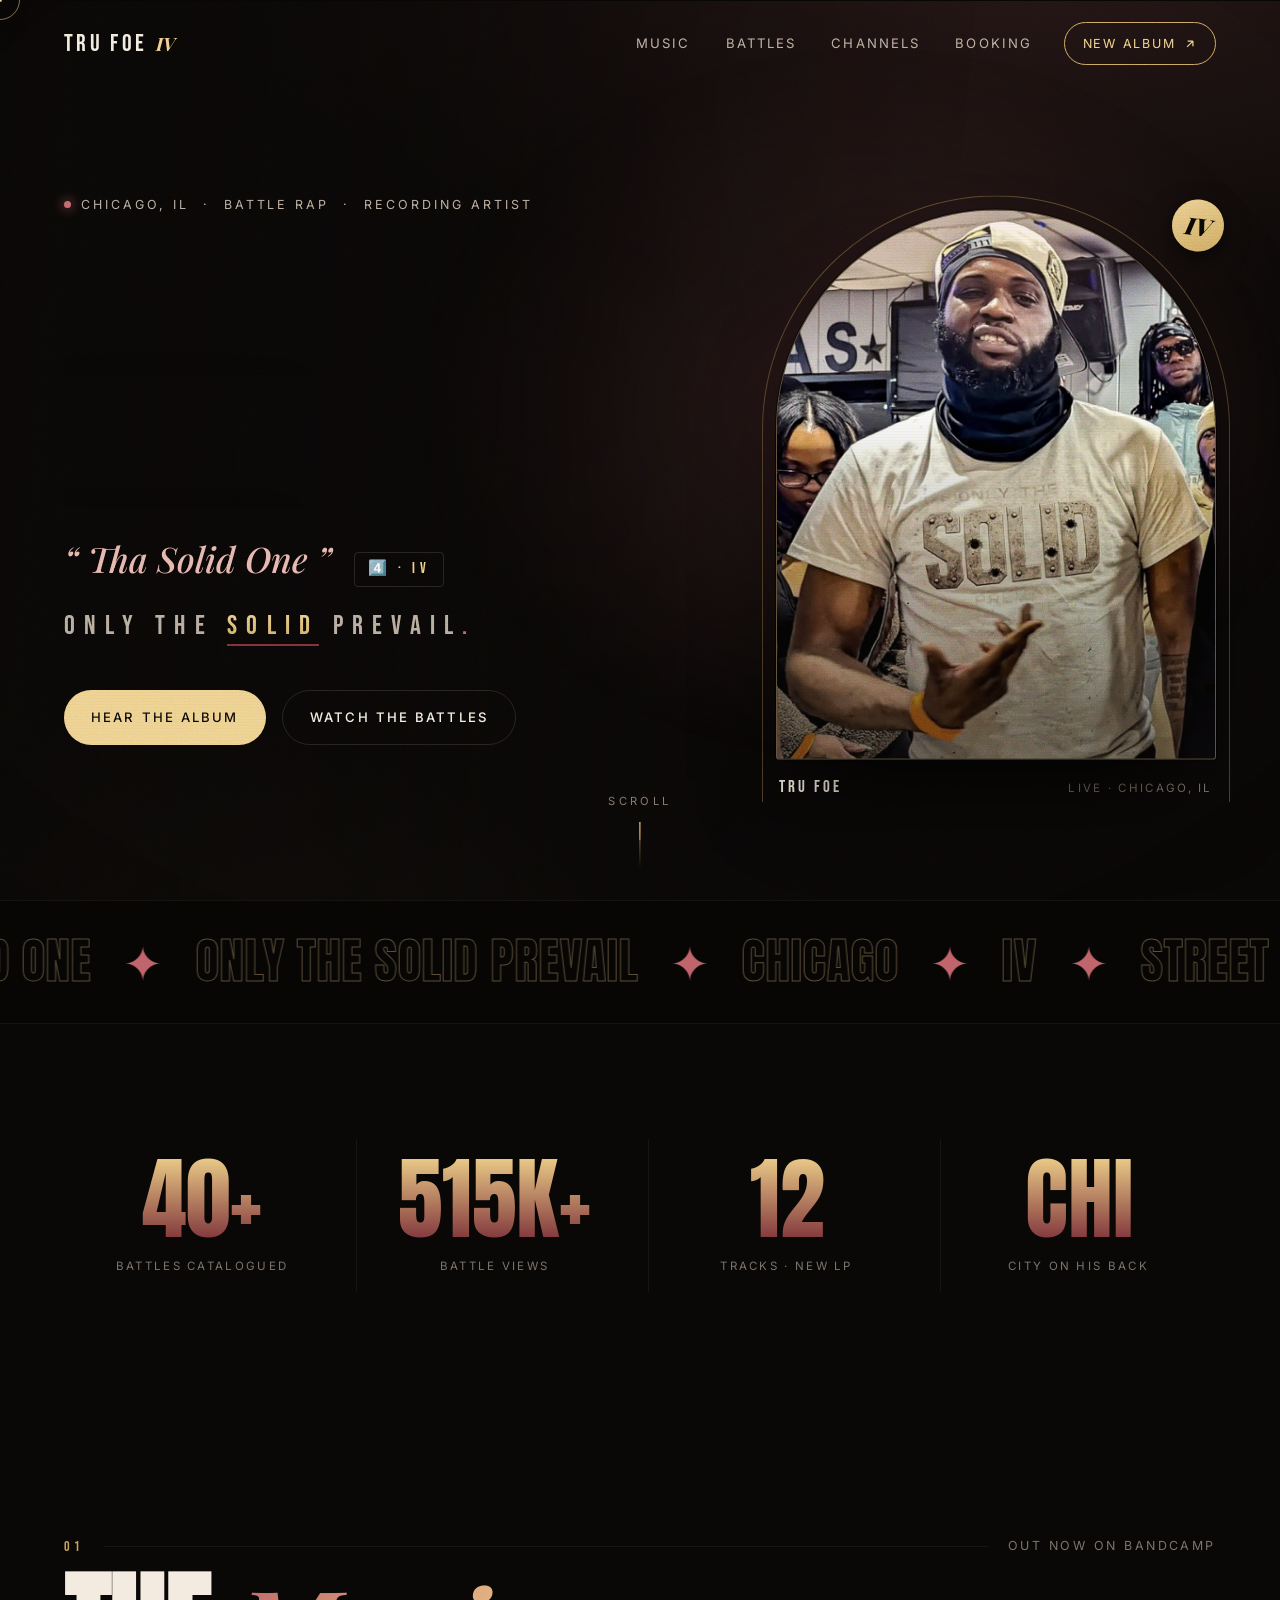
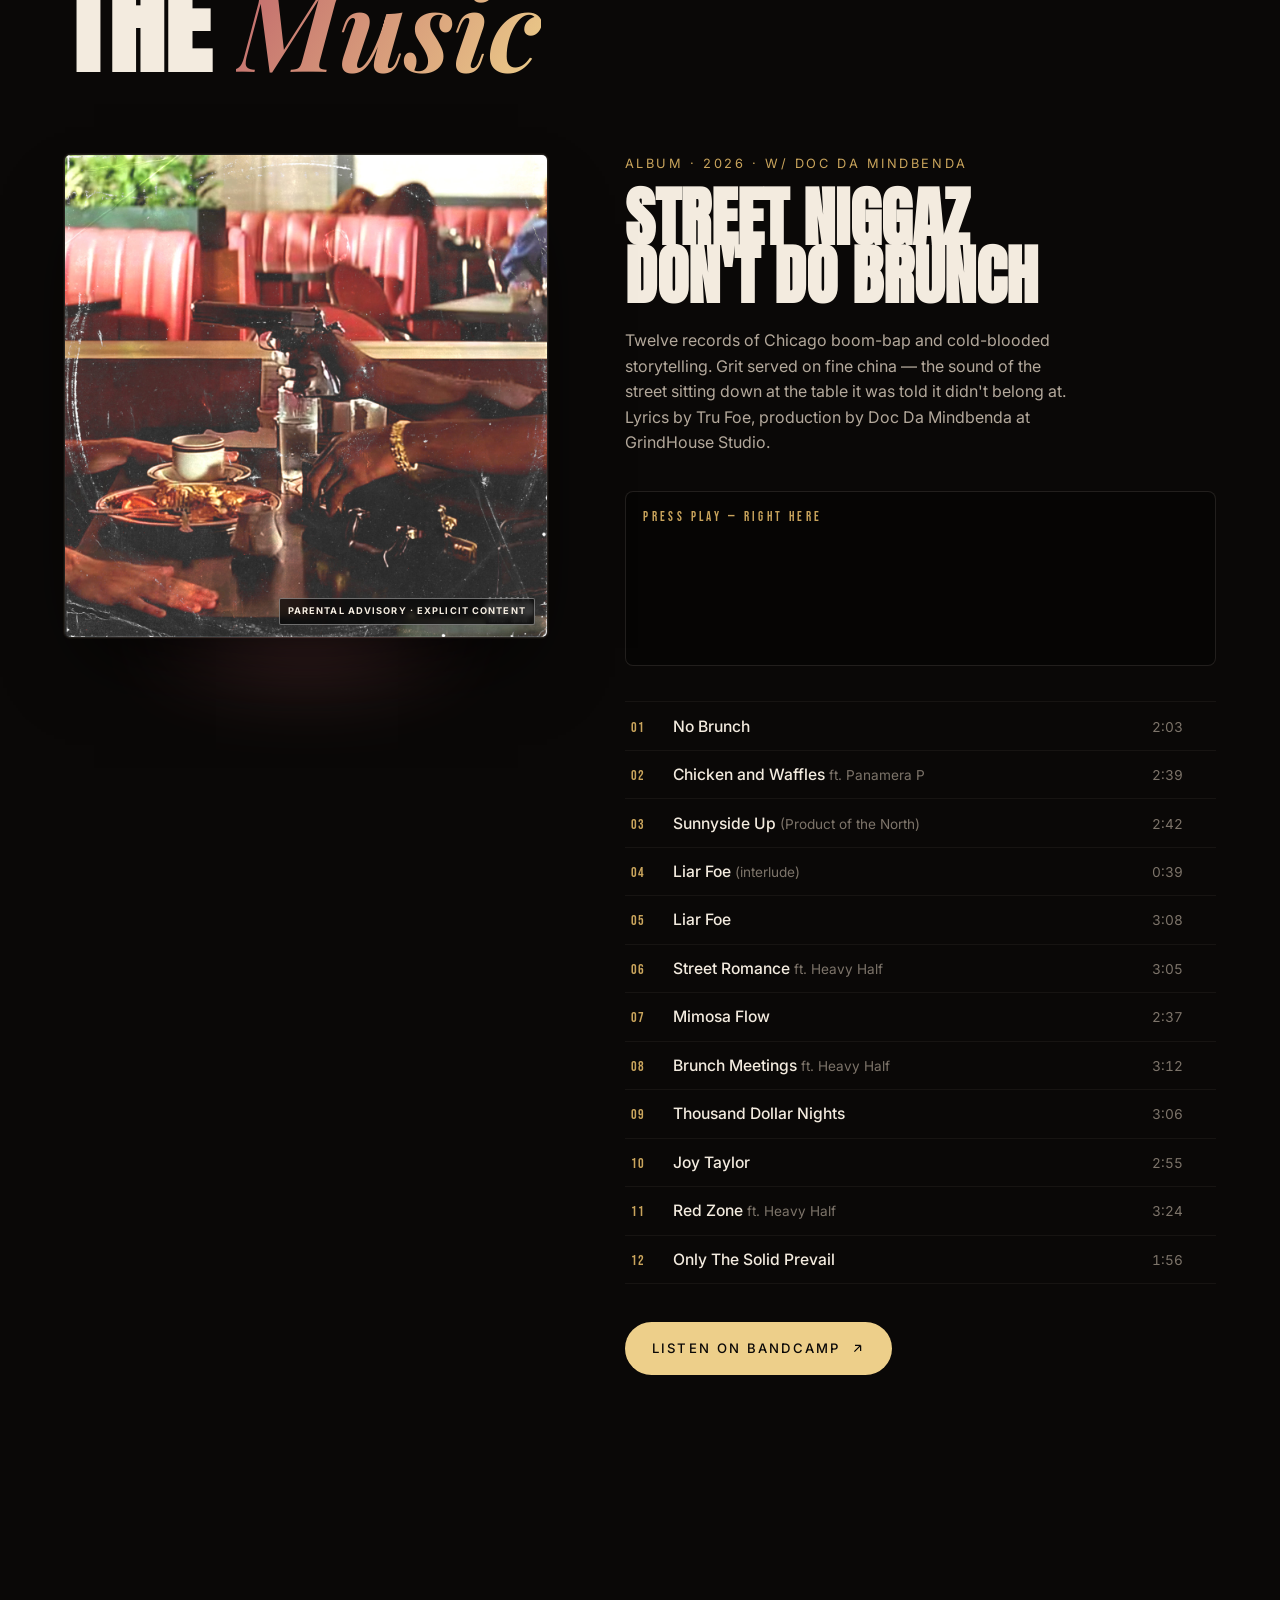
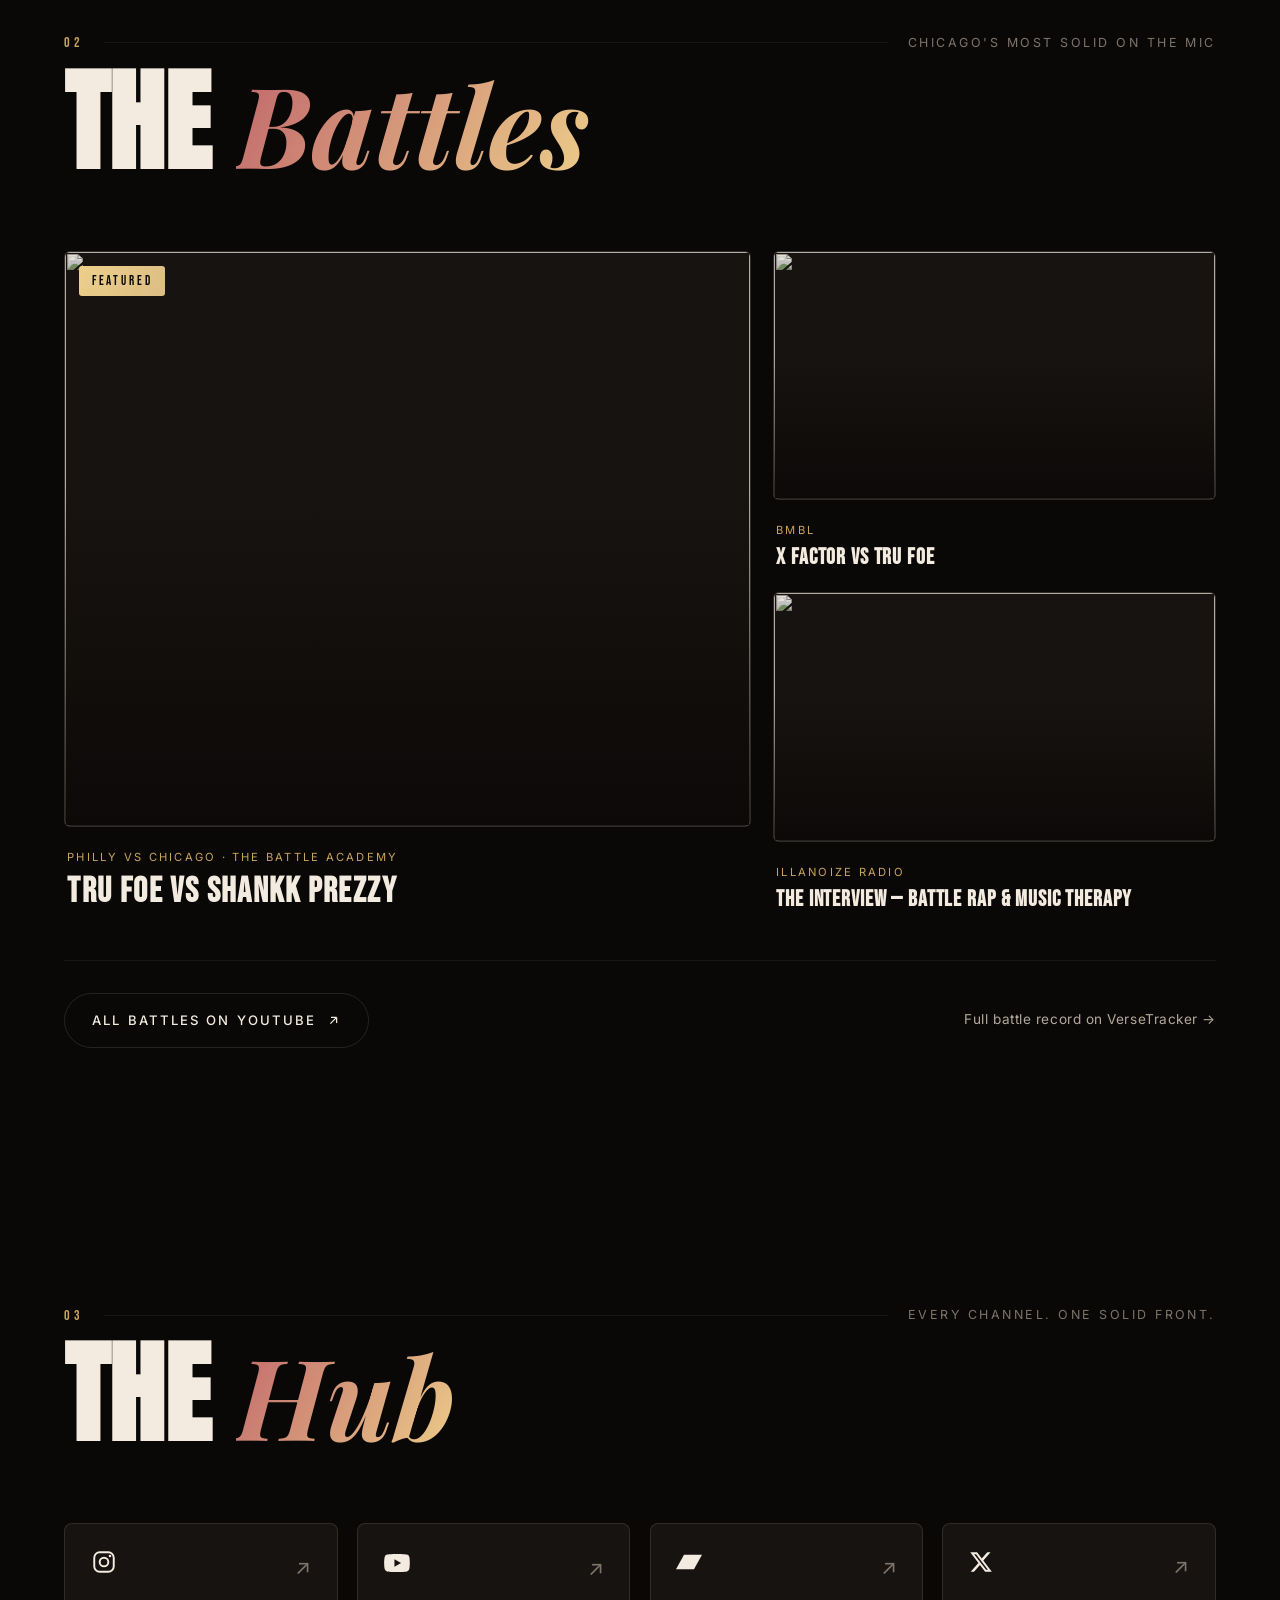
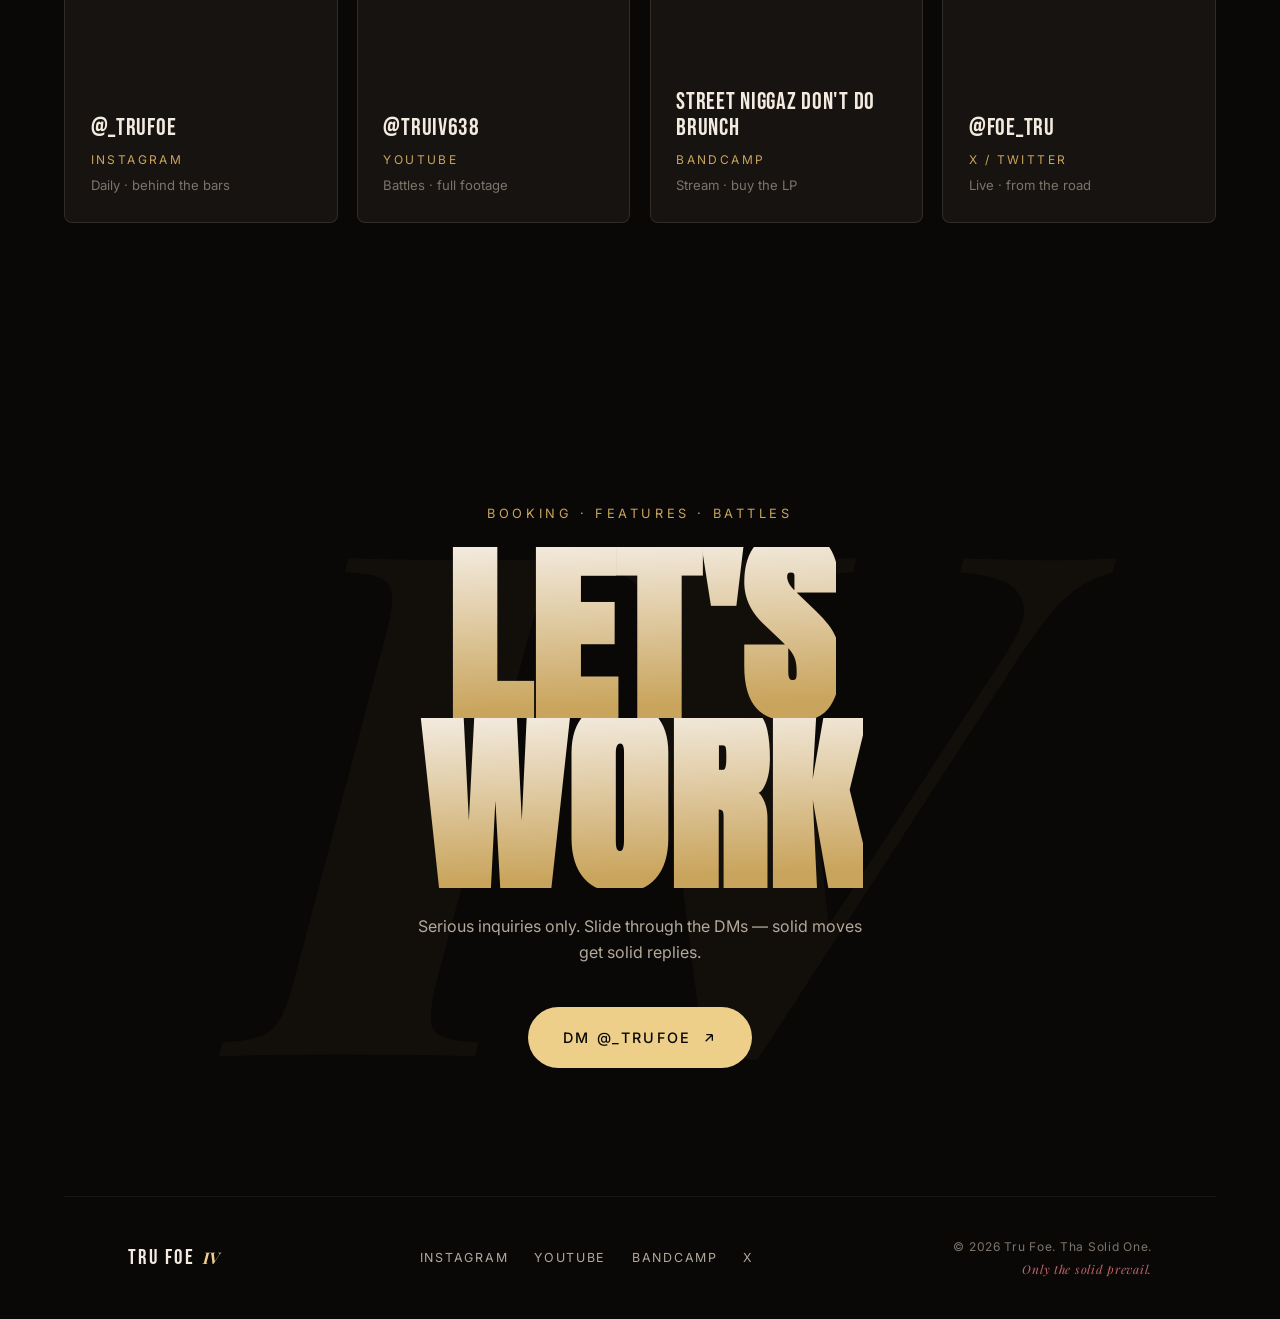
==== commit 9ae05694: "Add Bandcamp player, track links, hero video slot, social meta - Embedded Bandcamp album player (sty" ====
--- a/index.html
+++ b/index.html
@@ -66,6 +66,8 @@
   <!-- ============ HERO ============ -->
   <main id="top">
     <section class="hero" id="hero">
+      <video class="hero__video" id="heroVideo" muted loop playsinline preload="none"
+             data-src="assets/video/hero-loop.mp4" aria-hidden="true"></video>
       <canvas class="hero__canvas" id="heroCanvas" aria-hidden="true"></canvas>
       <div class="hero__glow" aria-hidden="true"></div>
 
--- a/css/style.css
+++ b/css/style.css
@@ -252,6 +252,15 @@
   background: radial-gradient(50% 55% at 68% 45%, rgba(192,101,107,0.20), transparent 70%);
   filter: blur(20px);
 }
+/* ambient video loop (activates via JS only when the file exists) */
+.hero__video {
+  position: absolute; inset: 0; z-index: 0;
+  width: 100%; height: 100%; object-fit: cover;
+  opacity: 0;
+  filter: brightness(0.5) saturate(0.9) contrast(1.05);
+  transition: opacity 1.6s var(--ease);
+}
+.hero__video.is-playing { opacity: 0.55; }
 /* legibility scrim so the type reads clearly over the gold emblem */
 .hero::after {
   content: ""; position: absolute; inset: 0; z-index: 2; pointer-events: none;
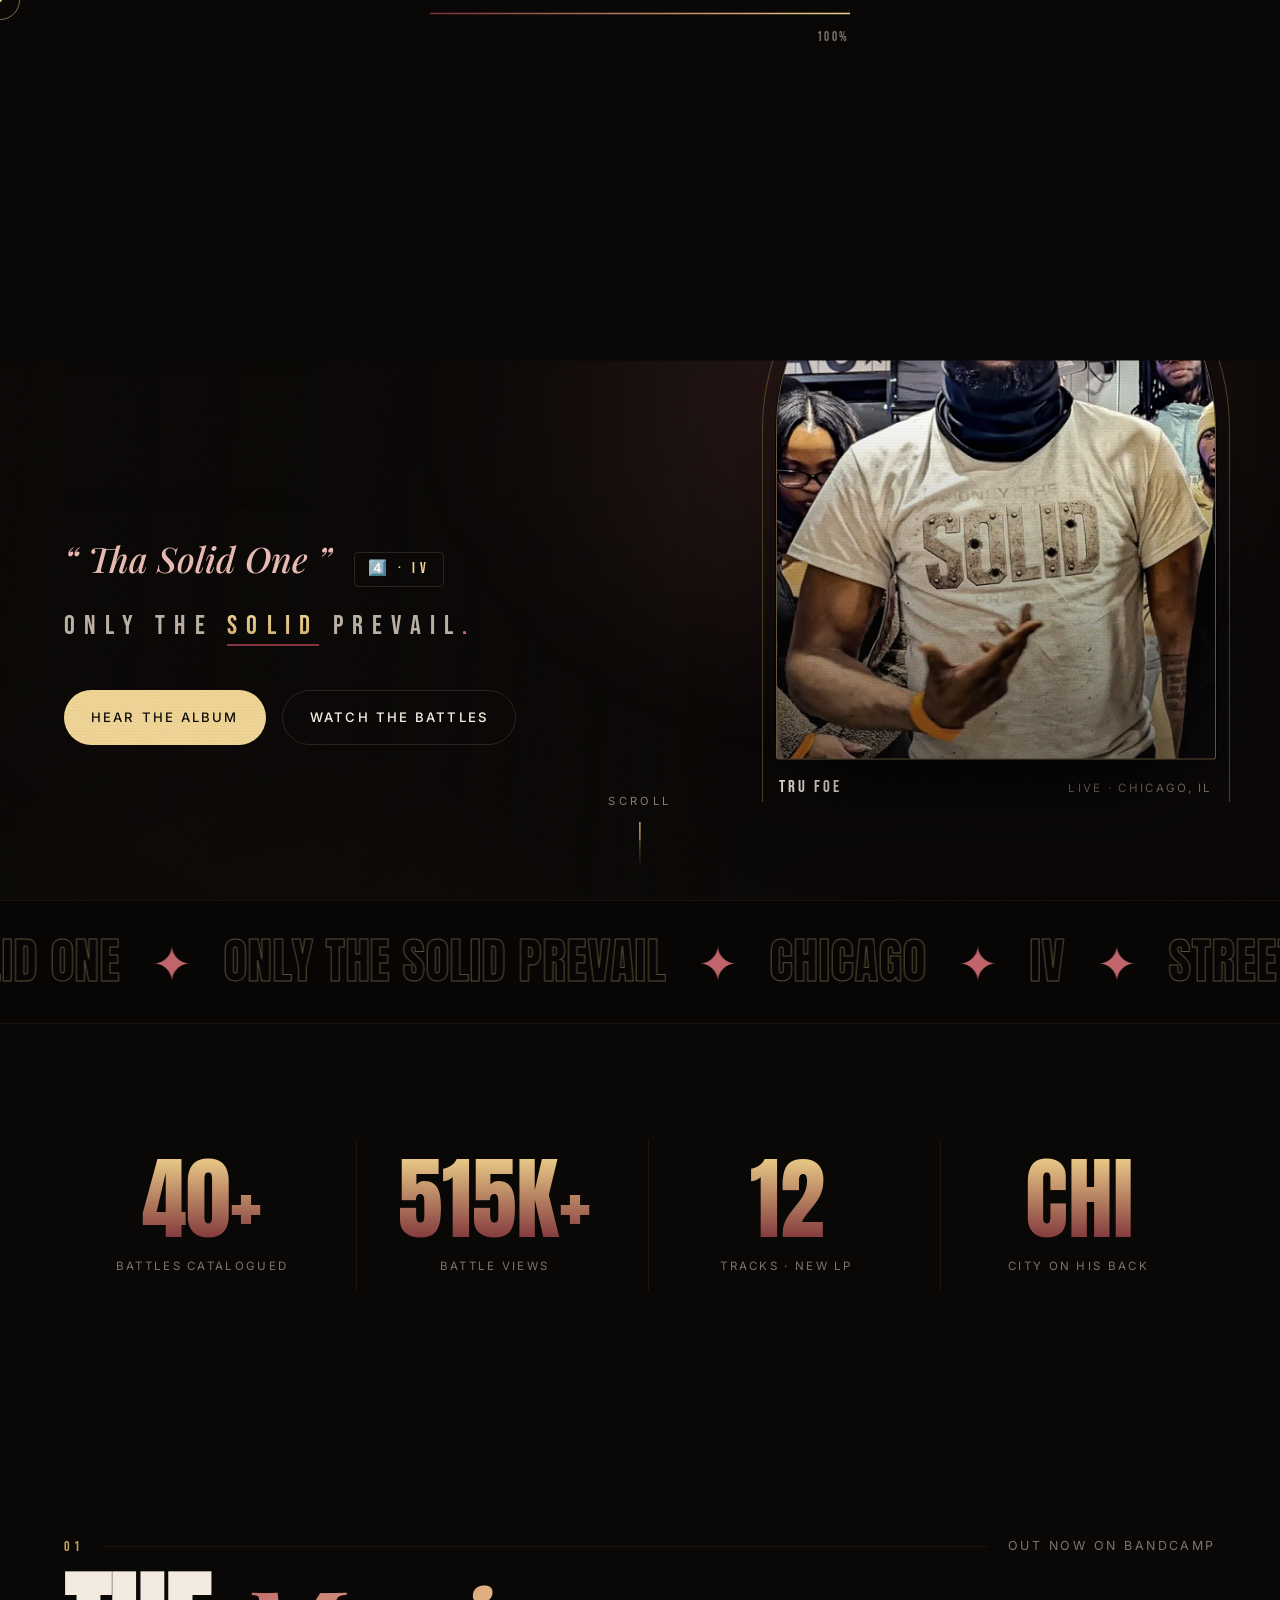
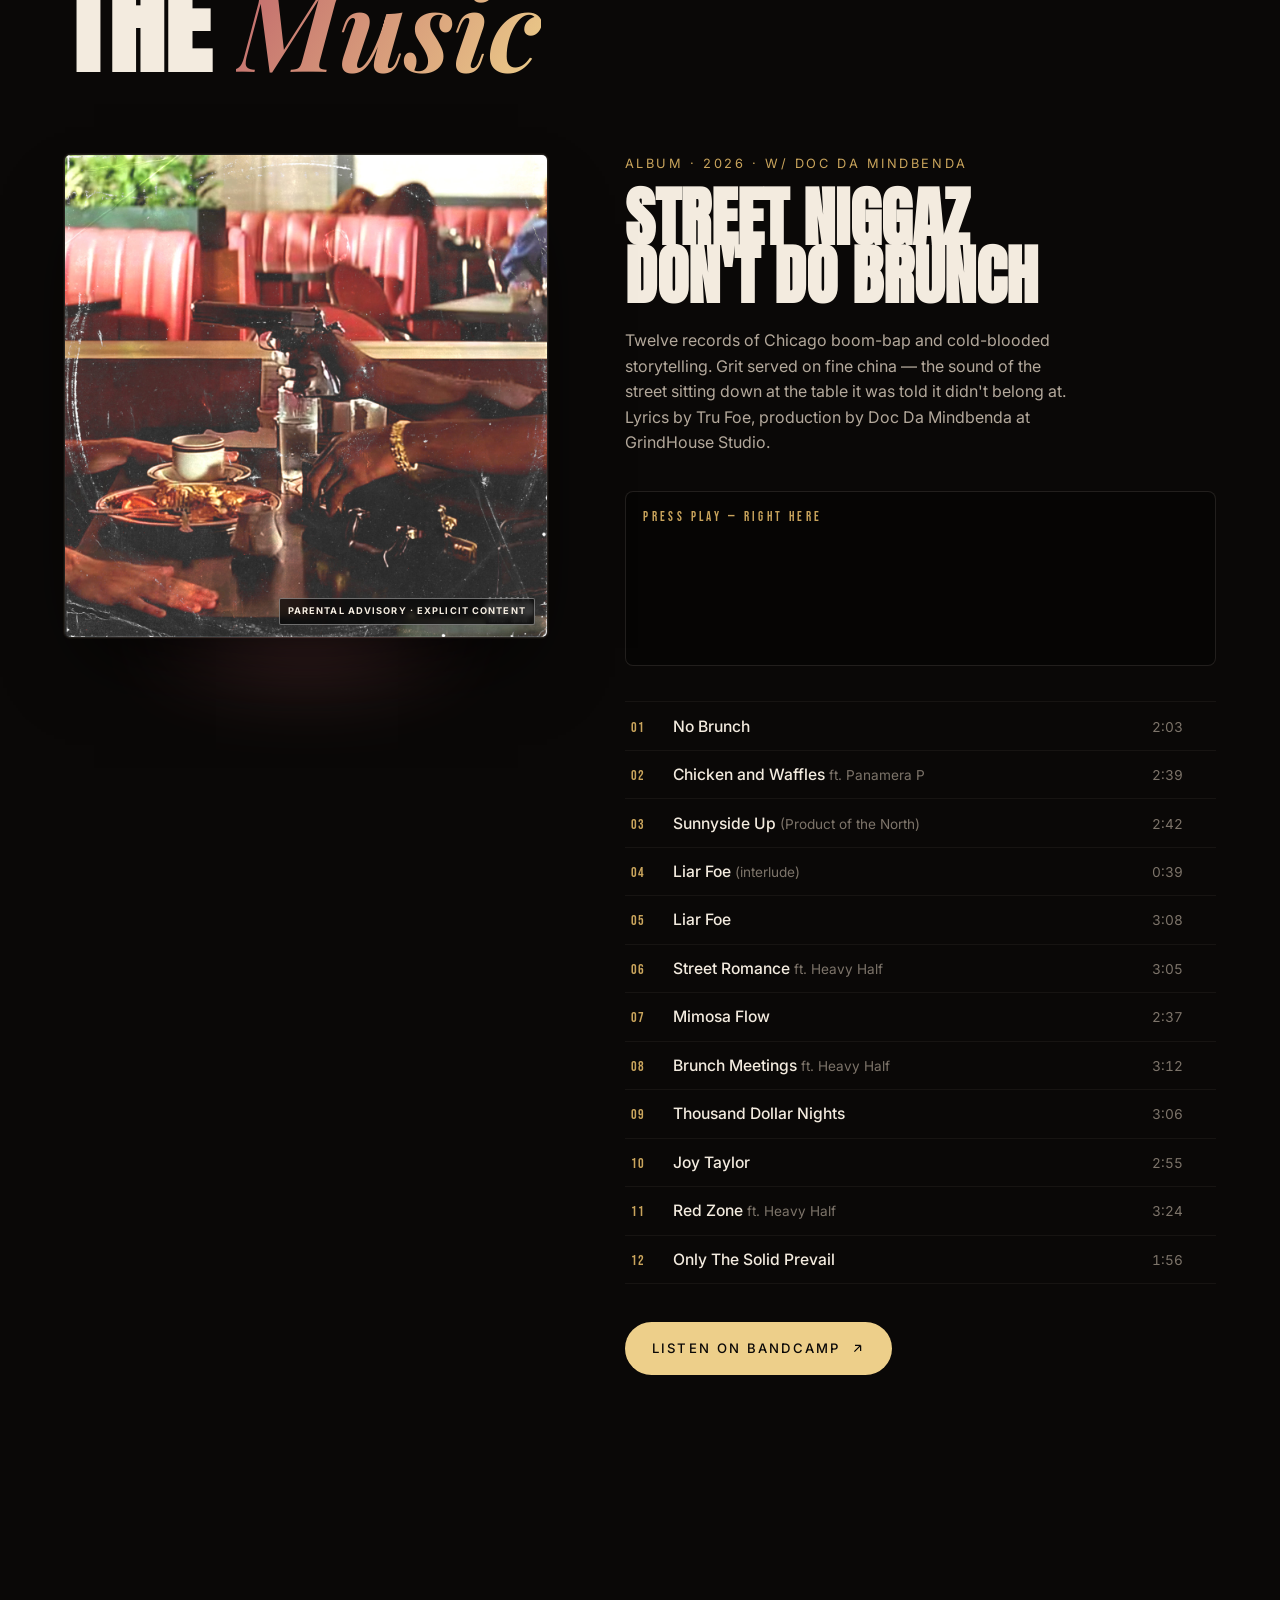
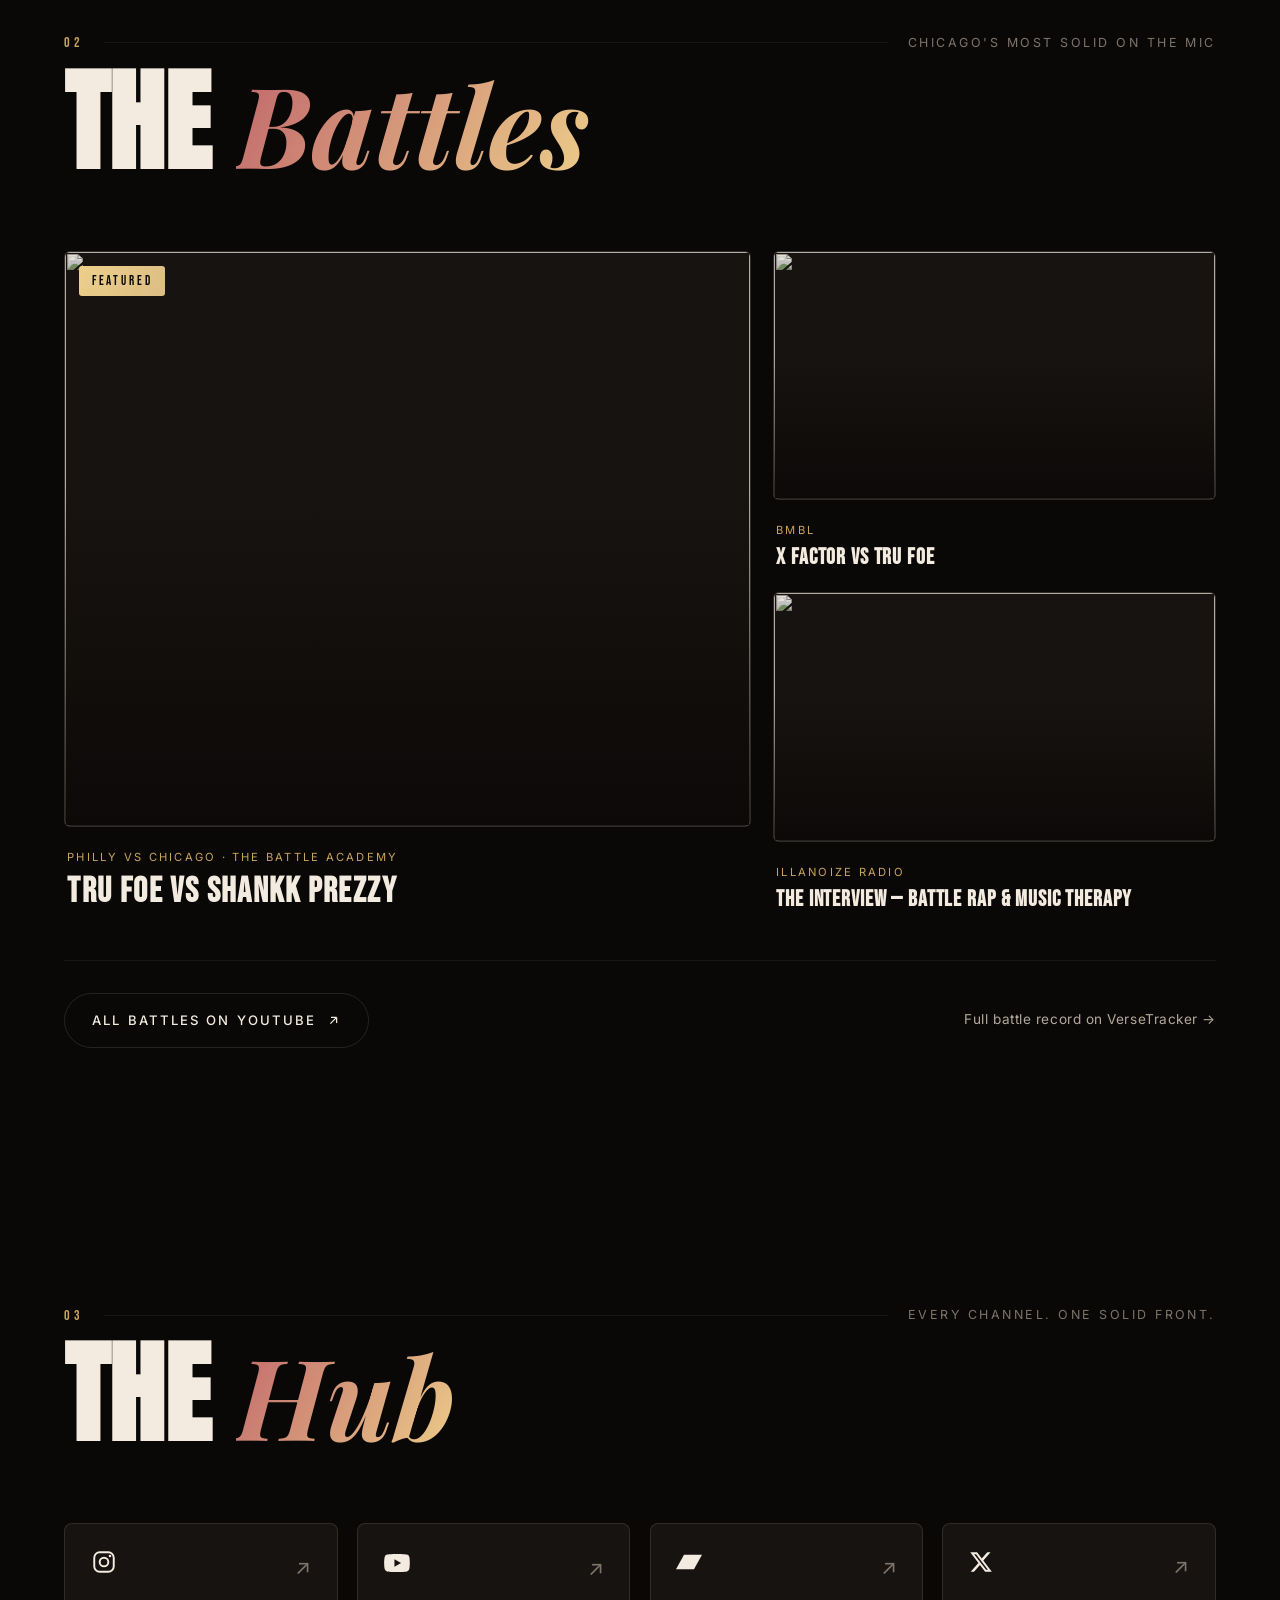
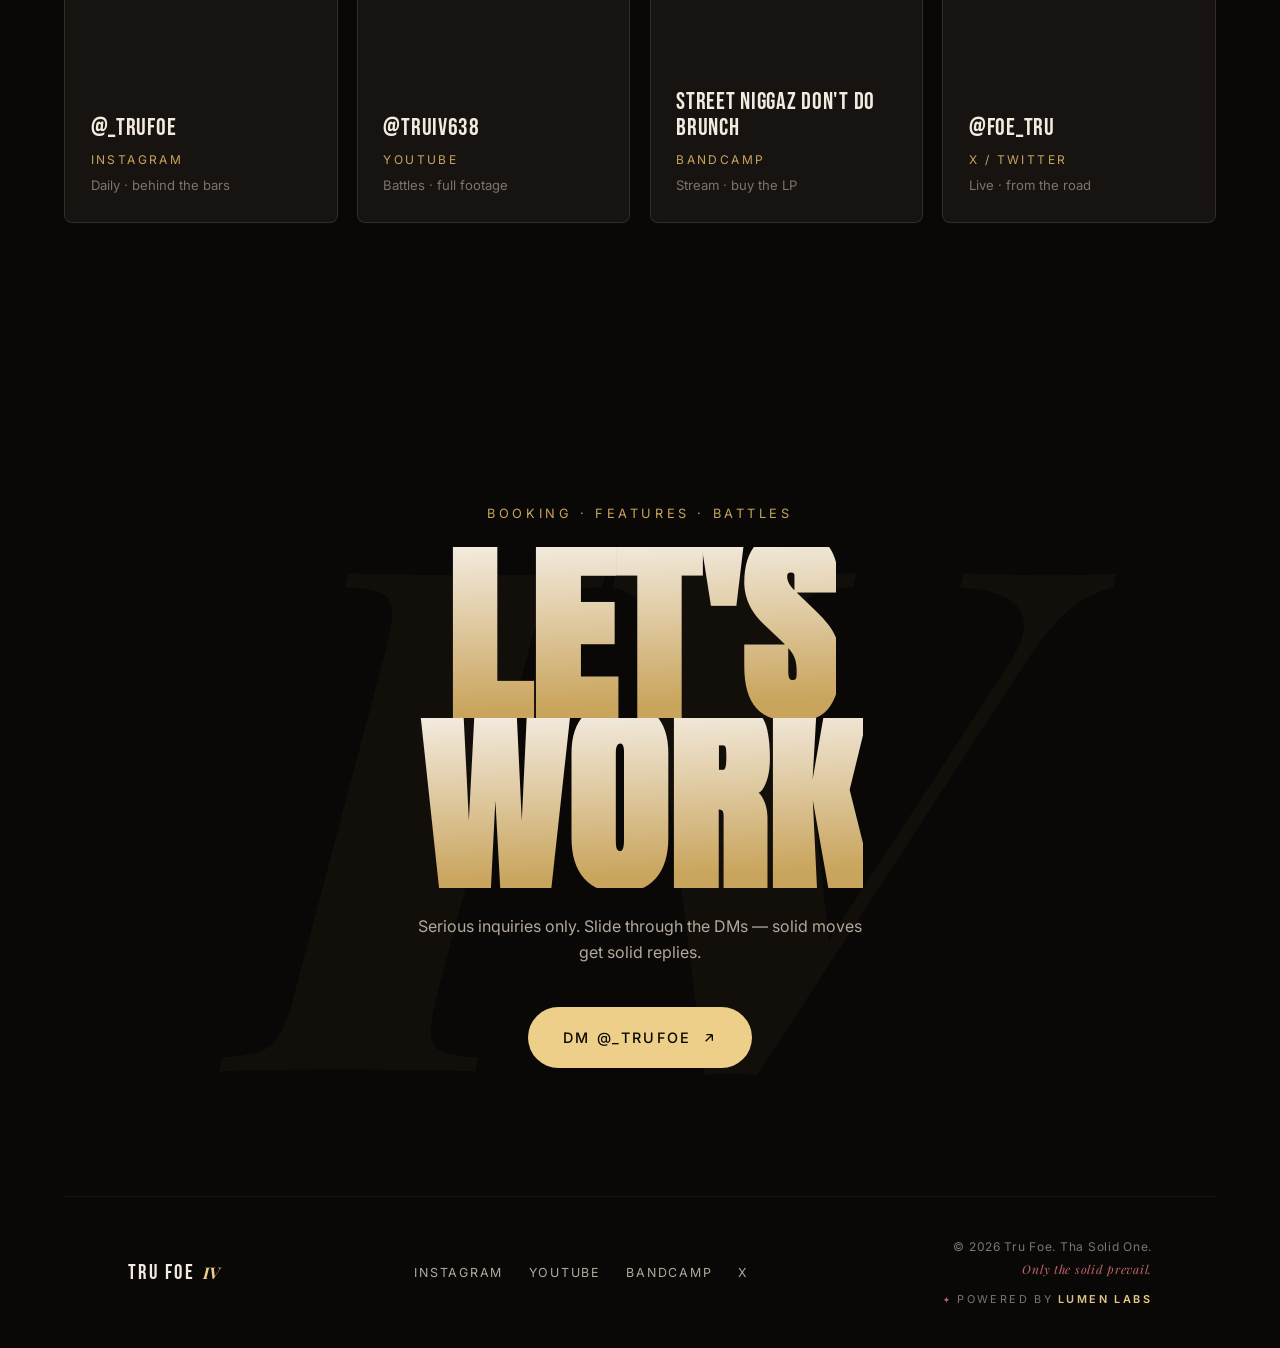
==== commit b0042431: "Add 'Powered by Lumen Labs' footer credit Theme-schemed: gradient-gold wordmark, rose spark with gol" ====
--- a/index.html
+++ b/index.html
@@ -367,6 +367,10 @@
         <p class="footer__legal">
           <span>© <span id="year">2026</span> Tru Foe. Tha Solid One.</span>
           <span class="footer__prevail">Only the solid prevail.</span>
+          <a class="footer__powered" href="https://lumenlabsatl.com" target="_blank" rel="noopener" data-cursor="hover">
+            <span class="footer__powered-spark" aria-hidden="true">✦</span>
+            Powered by <b>Lumen&nbsp;Labs</b>
+          </a>
         </p>
       </footer>
     </section>
--- a/css/style.css
+++ b/css/style.css
@@ -728,9 +728,30 @@
 .footer__links a:hover { color: var(--gold-bright); }
 .footer__legal { display: flex; flex-direction: column; gap: 0.2rem; text-align: right; font-size: 0.75rem; color: var(--smoke-2); letter-spacing: 0.06em; }
 .footer__prevail { font-family: var(--f-serif); font-style: italic; color: var(--rose); }
+.footer__powered {
+  display: inline-flex; align-items: baseline; gap: 0.45em;
+  margin-top: 0.55rem; justify-content: flex-end;
+  font-size: 0.68rem; text-transform: uppercase; letter-spacing: 0.22em;
+  color: var(--smoke-2); transition: color .3s;
+}
+.footer__powered b {
+  font-weight: 600;
+  background: linear-gradient(120deg, var(--champ), var(--gold-bright));
+  -webkit-background-clip: text; background-clip: text; color: transparent;
+}
+.footer__powered-spark {
+  color: var(--rose); font-size: 0.8em;
+  transition: text-shadow .3s, color .3s;
+}
+.footer__powered:hover { color: var(--smoke); }
+.footer__powered:hover .footer__powered-spark {
+  color: var(--gold-bright);
+  text-shadow: 0 0 10px rgba(237,207,138,0.8);
+}
 @media (max-width: 640px) {
   .footer { flex-direction: column; text-align: center; }
   .footer__legal { text-align: center; }
+  .footer__powered { justify-content: center; }
 }
 
 /* ===================== REVEAL (JS-driven) ===================== */
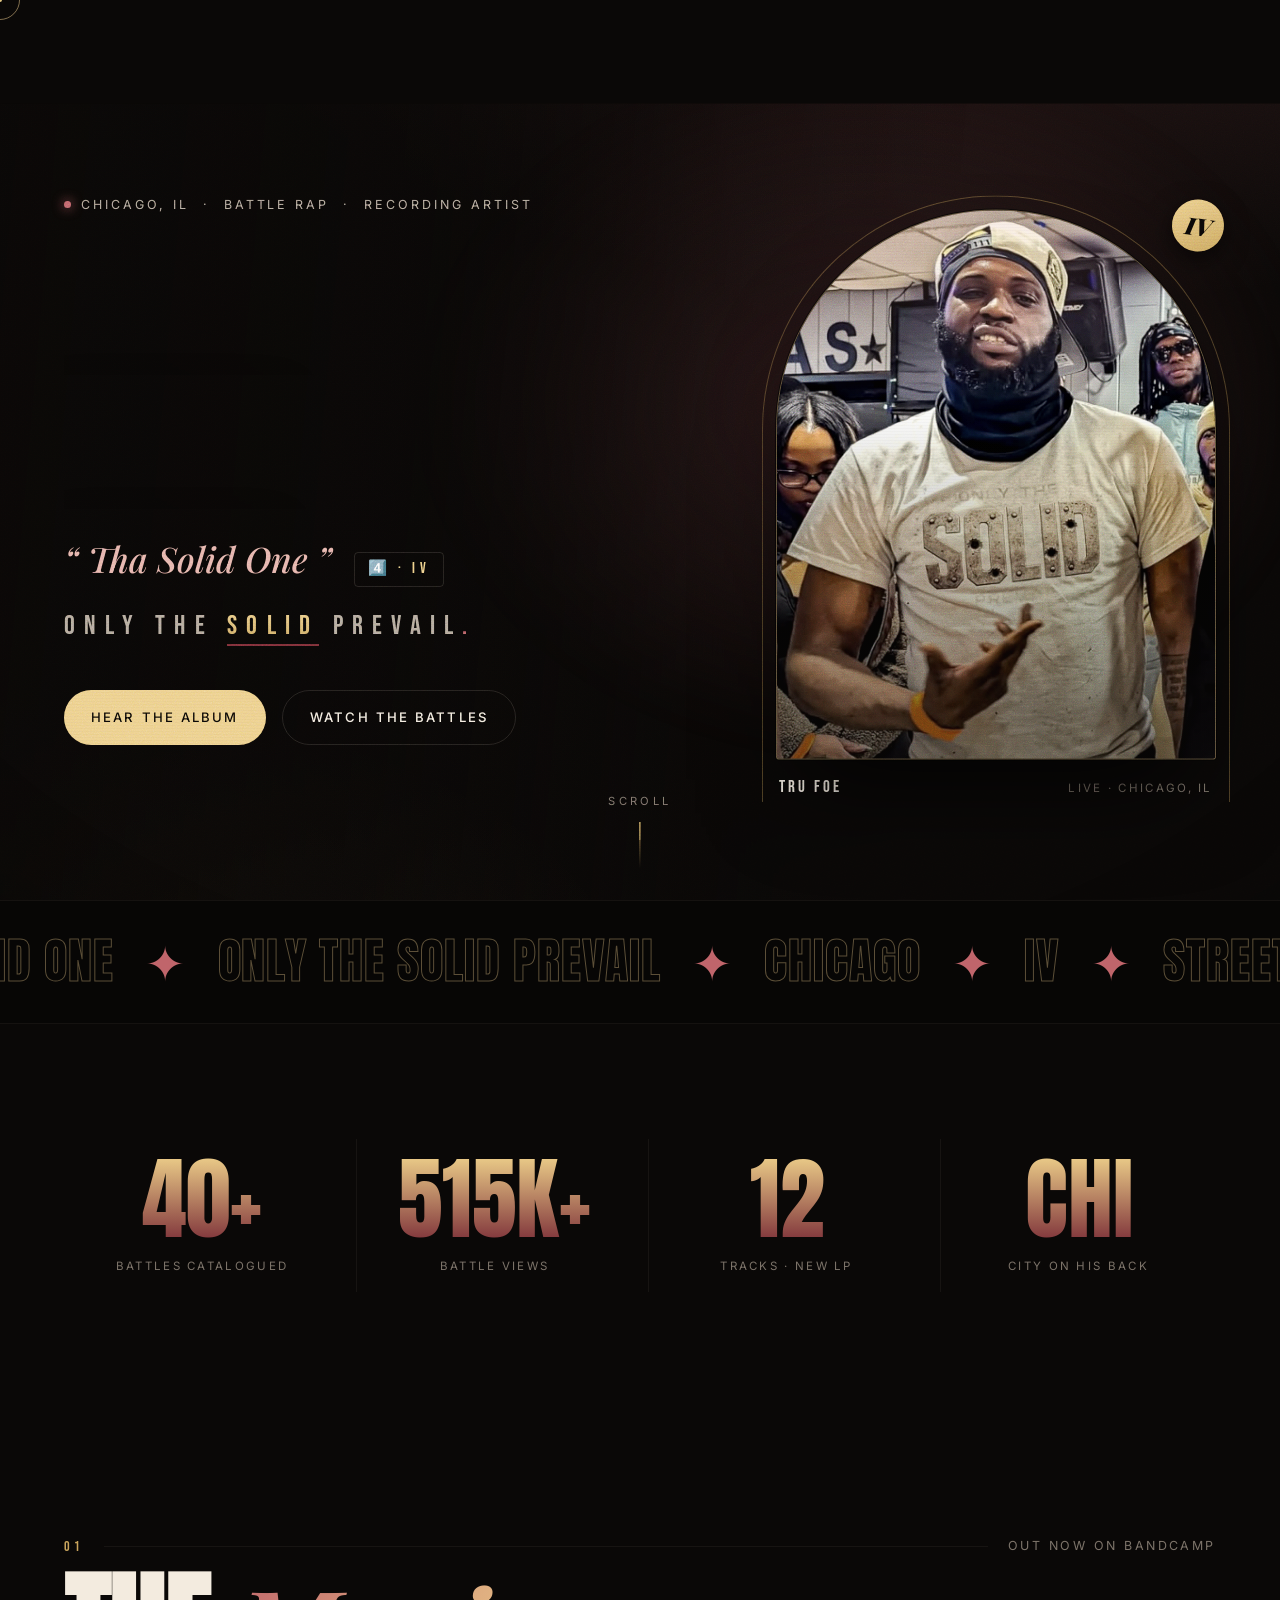
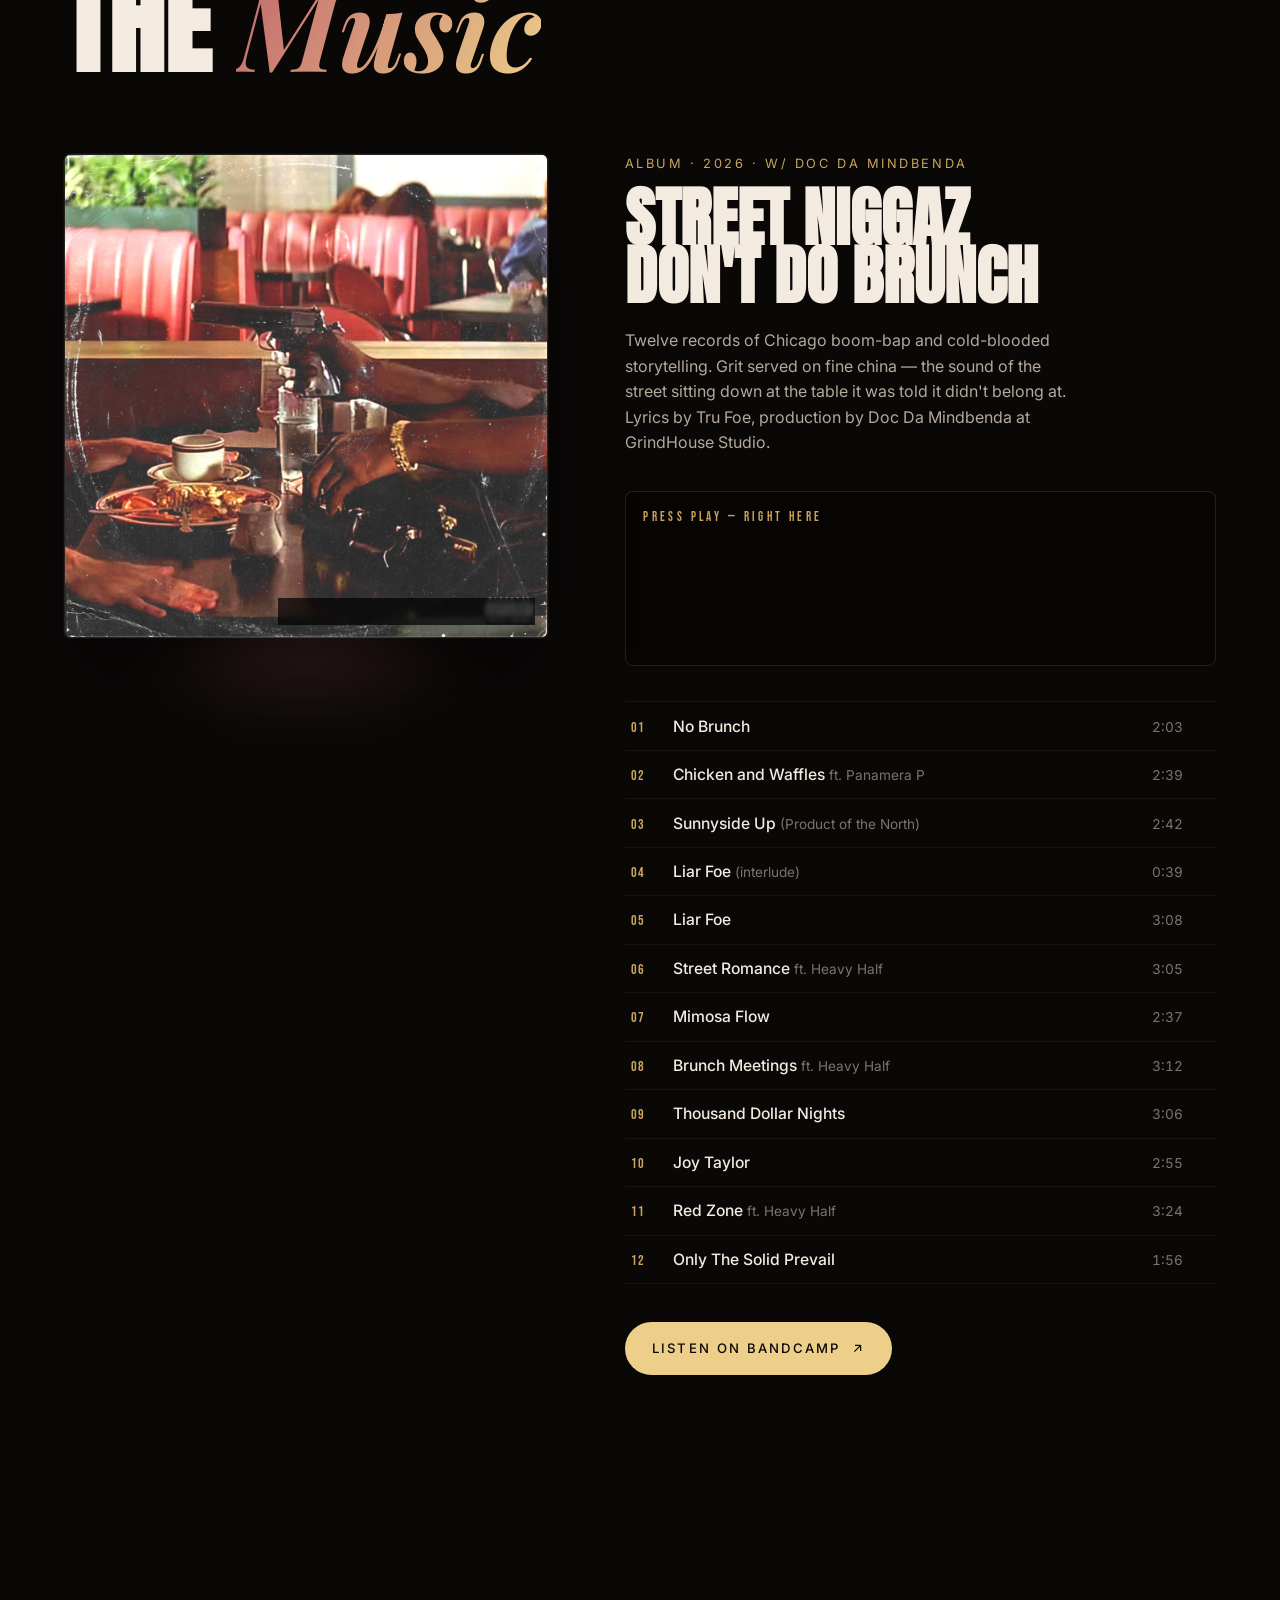
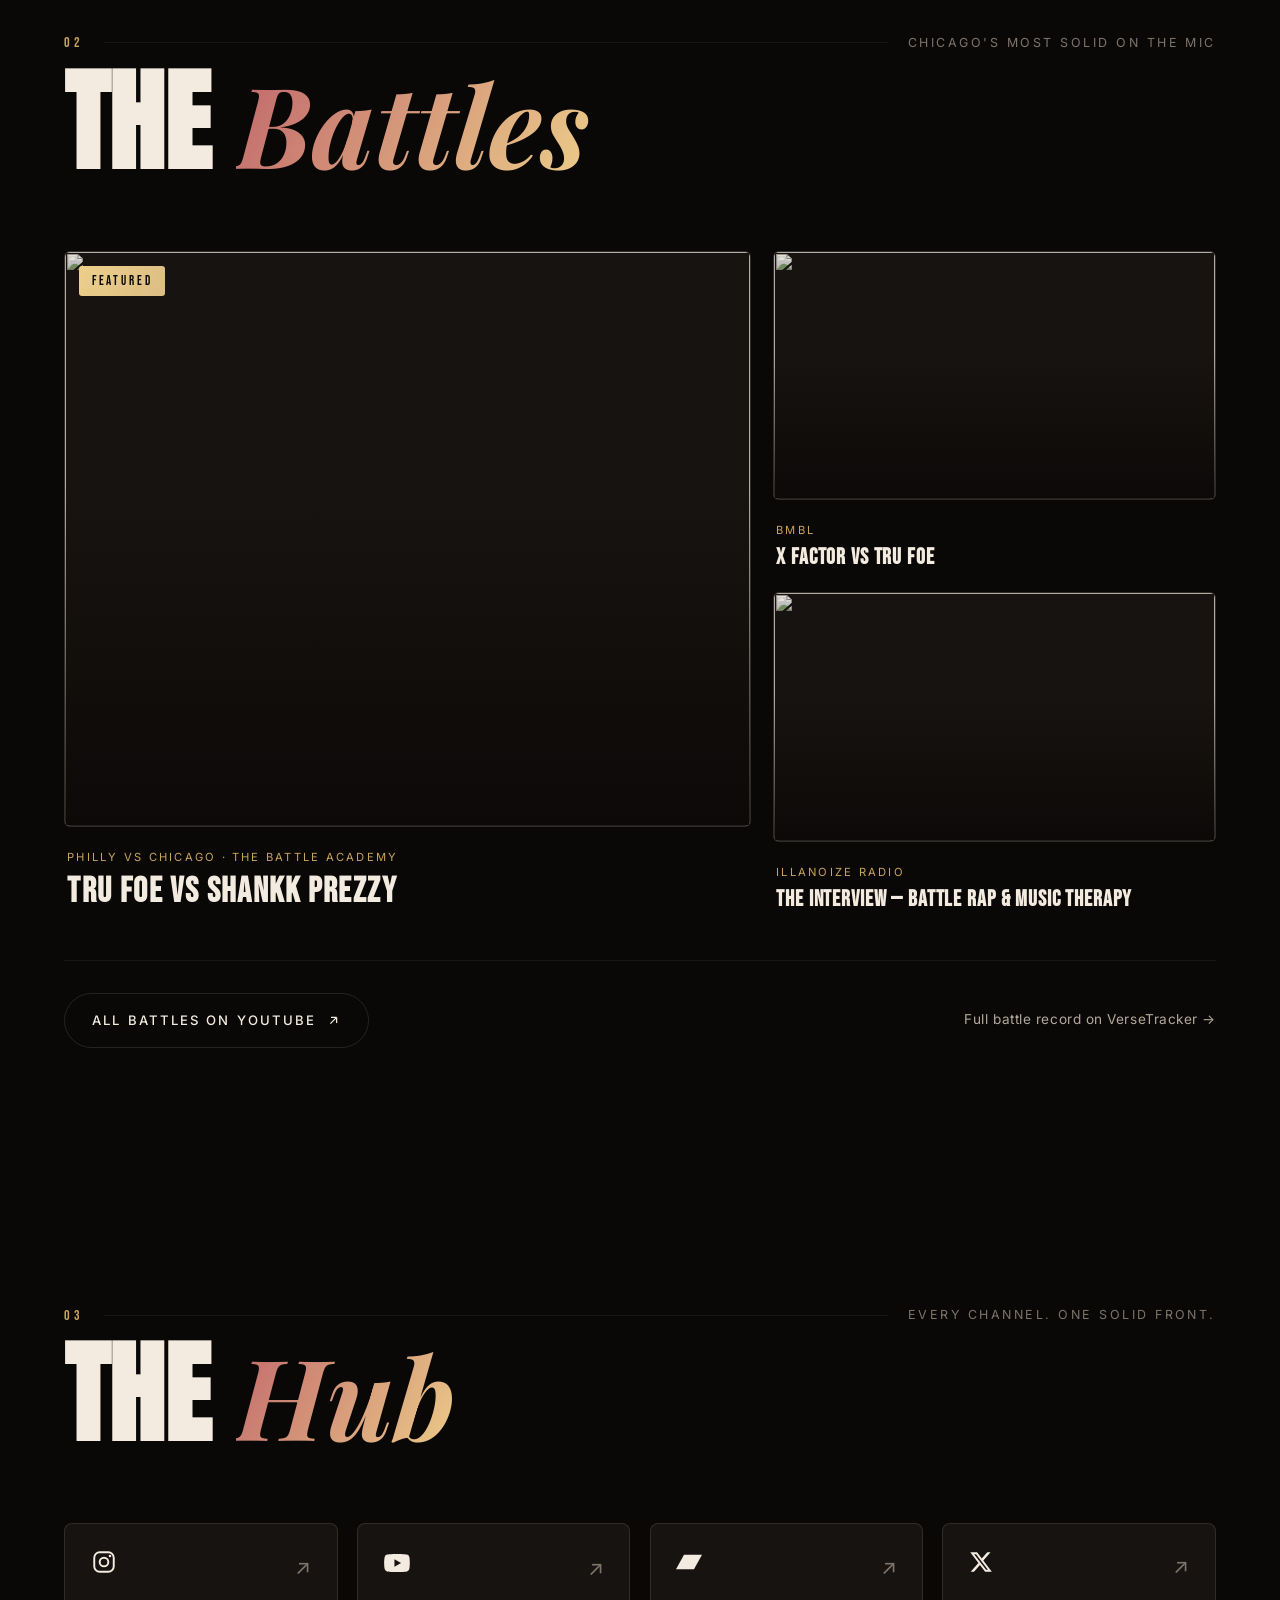
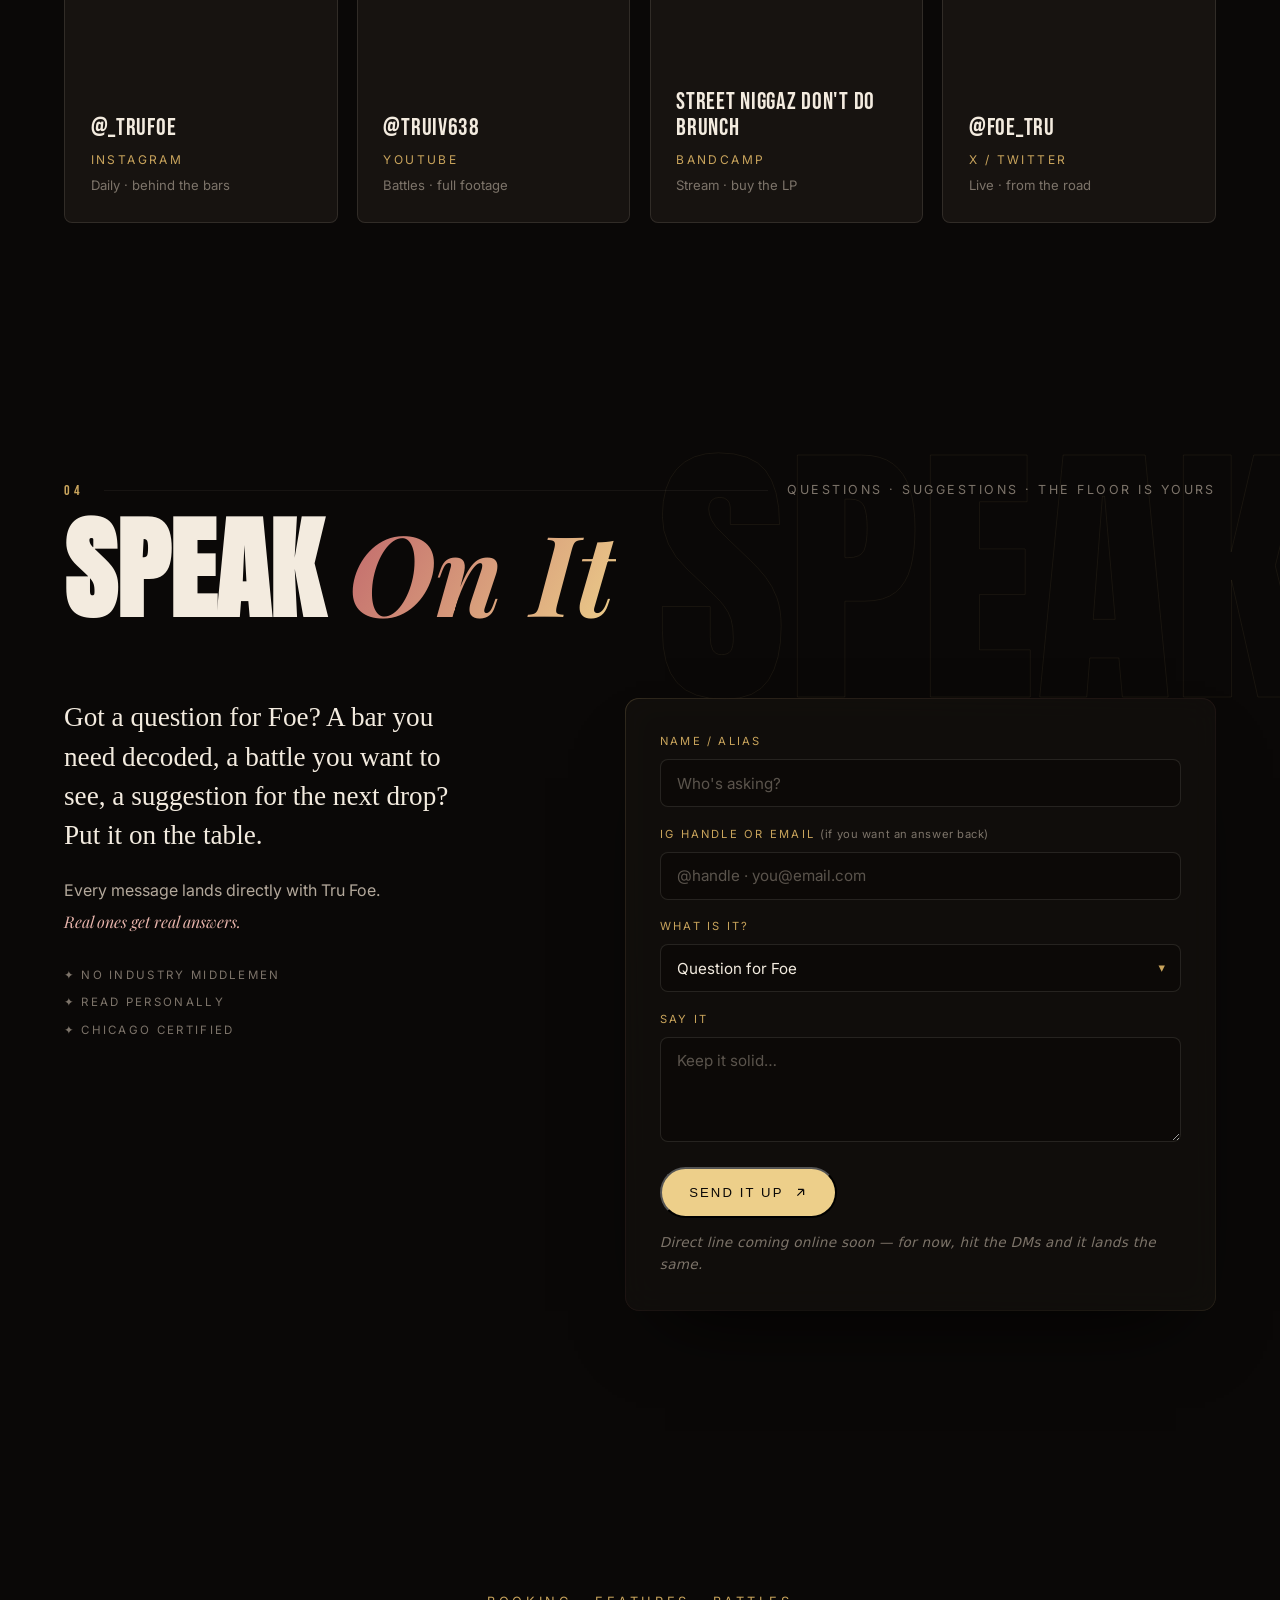
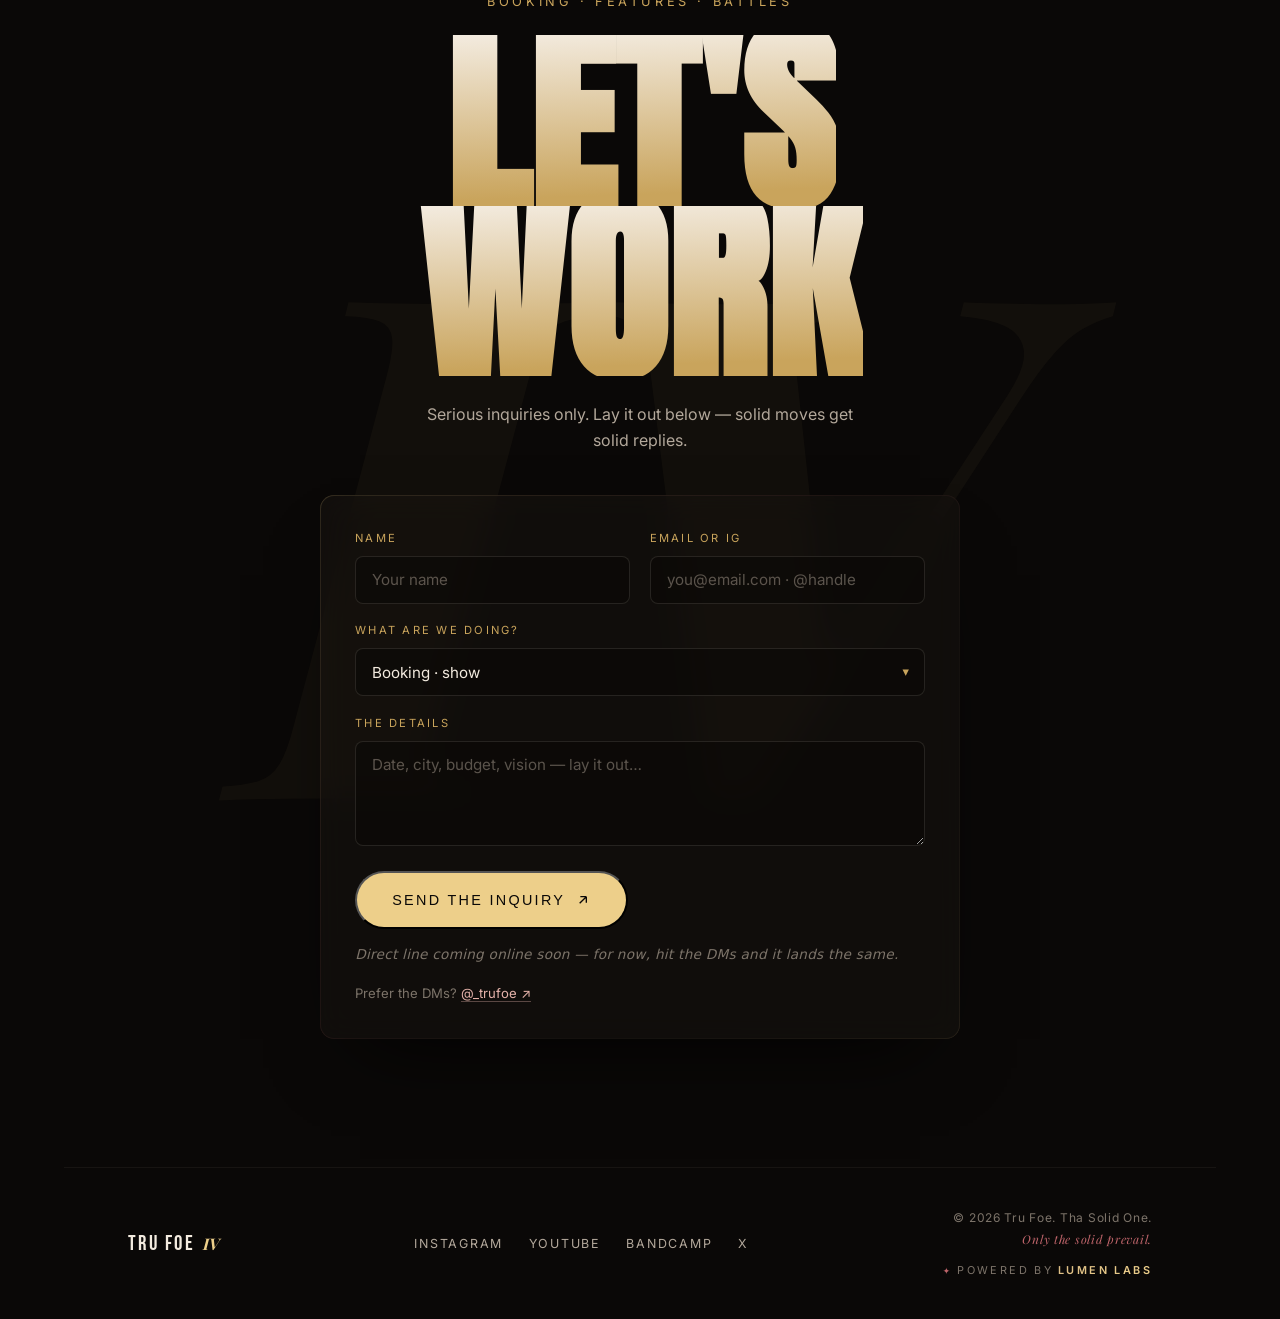
==== commit f5b69cd8: "Add Speak On It section, booking form, and admin dashboard - 'Speak On It' (04): fan questions/sugge" ====
--- a/index.html
+++ b/index.html
@@ -54,6 +54,7 @@
       <a href="#music" data-cursor="hover">Music</a>
       <a href="#battles" data-cursor="hover">Battles</a>
       <a href="#channels" data-cursor="hover">Channels</a>
+      <a href="#speak" data-cursor="hover">Speak On It</a>
       <a href="#booking" data-cursor="hover">Booking</a>
     </nav>
     <a href="https://docdamindbenda.bandcamp.com/album/street-niggaz-dont-do-brunch" target="_blank" rel="noopener" class="nav__cta" data-cursor="hover">
@@ -338,6 +339,70 @@
       </div>
     </section>
 
+    <!-- ============ SPEAK ON IT — questions & suggestions ============ -->
+    <section class="section speak" id="speak">
+      <div class="section__head" data-reveal>
+        <div class="section__row">
+          <span class="section__index">04</span>
+          <span class="section__rule" aria-hidden="true"></span>
+          <p class="section__kicker">Questions · Suggestions · The floor is yours</p>
+        </div>
+        <h2 class="section__title">Speak&nbsp;<span class="ital">On&nbsp;It</span></h2>
+      </div>
+
+      <div class="speak__body">
+        <div class="speak__copy" data-reveal>
+          <p class="speak__lead">
+            Got a question for Foe? A bar you need decoded, a battle you want to see,
+            a suggestion for the next drop? Put it on the table.
+          </p>
+          <p class="speak__note">
+            Every message lands directly with Tru Foe.
+            <span class="speak__note-em">Real ones get real answers.</span>
+          </p>
+          <div class="speak__marks" aria-hidden="true">
+            <span>✦ No industry middlemen</span>
+            <span>✦ Read personally</span>
+            <span>✦ Chicago certified</span>
+          </div>
+        </div>
+
+        <form class="card-form" id="questionForm" data-reveal novalidate>
+          <div class="card-form__border" aria-hidden="true"></div>
+          <div class="card-form__inner">
+            <div class="field">
+              <label for="qName">Name / alias</label>
+              <input type="text" id="qName" name="name" maxlength="80" placeholder="Who's asking?" autocomplete="name" />
+            </div>
+            <div class="field">
+              <label for="qContact">IG handle or email <span class="field__opt">(if you want an answer back)</span></label>
+              <input type="text" id="qContact" name="contact" maxlength="120" placeholder="@handle · you@email.com" />
+            </div>
+            <div class="field">
+              <label for="qType">What is it?</label>
+              <div class="field__select">
+                <select id="qType" name="type">
+                  <option value="question">Question for Foe</option>
+                  <option value="suggestion">Suggestion</option>
+                  <option value="battle">Battle I want to see</option>
+                  <option value="other">Something else</option>
+                </select>
+              </div>
+            </div>
+            <div class="field">
+              <label for="qMessage">Say it</label>
+              <textarea id="qMessage" name="message" rows="4" maxlength="1200" required placeholder="Keep it solid…"></textarea>
+            </div>
+            <button type="submit" class="btn btn--gold card-form__submit" data-cursor="hover" data-magnetic>
+              <span class="card-form__submit-label">Send it up</span>
+              <svg viewBox="0 0 24 24" width="15" height="15" fill="none" stroke="currentColor" stroke-width="2"><path d="M7 17L17 7M17 7H8M17 7v9"/></svg>
+            </button>
+            <p class="card-form__status" role="status" aria-live="polite"></p>
+          </div>
+        </form>
+      </div>
+    </section>
+
     <!-- ============ BOOKING / FOOTER ============ -->
     <section class="booking" id="booking">
       <div class="booking__inner">
@@ -346,11 +411,48 @@
           <span class="line"><span class="word">LET'S</span></span>
           <span class="line"><span class="word">WORK</span></span>
         </h2>
-        <p class="booking__sub" data-reveal>Serious inquiries only. Slide through the DMs — solid moves get solid replies.</p>
-        <a href="https://www.instagram.com/_trufoe/" target="_blank" rel="noopener" class="btn btn--gold btn--lg" data-cursor="hover" data-magnetic data-reveal>
-          <span>DM @_trufoe</span>
-          <svg viewBox="0 0 24 24" width="16" height="16" fill="none" stroke="currentColor" stroke-width="2"><path d="M7 17L17 7M17 7H8M17 7v9"/></svg>
-        </a>
+        <p class="booking__sub" data-reveal>Serious inquiries only. Lay it out below — solid moves get solid replies.</p>
+
+        <form class="card-form card-form--booking" id="bookingForm" data-reveal novalidate>
+          <div class="card-form__border" aria-hidden="true"></div>
+          <div class="card-form__inner">
+            <div class="card-form__grid">
+              <div class="field">
+                <label for="bName">Name</label>
+                <input type="text" id="bName" name="name" maxlength="80" required placeholder="Your name" autocomplete="name" />
+              </div>
+              <div class="field">
+                <label for="bContact">Email or IG</label>
+                <input type="text" id="bContact" name="contact" maxlength="120" required placeholder="you@email.com · @handle" />
+              </div>
+            </div>
+            <div class="field">
+              <label for="bType">What are we doing?</label>
+              <div class="field__select">
+                <select id="bType" name="type">
+                  <option value="booking">Booking · show</option>
+                  <option value="battle">Battle offer</option>
+                  <option value="feature">Feature · verse</option>
+                  <option value="press">Press · interview</option>
+                  <option value="other">Other business</option>
+                </select>
+              </div>
+            </div>
+            <div class="field">
+              <label for="bMessage">The details</label>
+              <textarea id="bMessage" name="message" rows="4" maxlength="1600" required placeholder="Date, city, budget, vision — lay it out…"></textarea>
+            </div>
+            <button type="submit" class="btn btn--gold btn--lg card-form__submit" data-cursor="hover" data-magnetic>
+              <span class="card-form__submit-label">Send the inquiry</span>
+              <svg viewBox="0 0 24 24" width="16" height="16" fill="none" stroke="currentColor" stroke-width="2"><path d="M7 17L17 7M17 7H8M17 7v9"/></svg>
+            </button>
+            <p class="card-form__status" role="status" aria-live="polite"></p>
+            <p class="card-form__alt">
+              Prefer the DMs?
+              <a href="https://www.instagram.com/_trufoe/" target="_blank" rel="noopener" data-cursor="hover">@_trufoe ↗</a>
+            </p>
+          </div>
+        </form>
       </div>
 
       <footer class="footer">
@@ -390,5 +492,11 @@
   </script>
   <script type="module" src="js/hero3d.js"></script>
   <script src="js/main.js" defer></script>
+
+  <!-- forms backend (Firebase; offline-safe until configured) -->
+  <script src="https://www.gstatic.com/firebasejs/10.12.5/firebase-app-compat.js" defer></script>
+  <script src="https://www.gstatic.com/firebasejs/10.12.5/firebase-firestore-compat.js" defer></script>
+  <script src="js/site-config.js" defer></script>
+  <script src="js/forms.js" defer></script>
 </body>
 </html>
--- a/css/style.css
+++ b/css/style.css
@@ -754,6 +754,203 @@
   .footer__powered { justify-content: center; }
 }
 
+/* ===================== SPEAK ON IT ===================== */
+.speak { position: relative; }
+.speak::before {
+  content: "SPEAK"; position: absolute; z-index: 0; right: -2%; top: 8%;
+  font-family: var(--f-poster); font-size: clamp(8rem, 22vw, 20rem); line-height: 1;
+  color: transparent; -webkit-text-stroke: 1px rgba(220,189,133,0.07);
+  pointer-events: none; user-select: none;
+}
+.speak__body {
+  position: relative; z-index: 1;
+  display: grid; grid-template-columns: 0.9fr 1.1fr;
+  gap: clamp(2rem, 6vw, 5rem); align-items: start;
+}
+.speak__lead {
+  font-family: var(--f-serif); font-size: clamp(1.25rem, 2.4vw, 1.7rem);
+  font-weight: 500; line-height: 1.45; color: var(--cream);
+  max-width: 30ch; margin-bottom: 1.4rem;
+}
+.speak__note { color: var(--smoke); max-width: 40ch; margin-bottom: 2rem; }
+.speak__note-em { display: block; font-family: var(--f-serif); font-style: italic; color: var(--blush); margin-top: 0.3rem; }
+.speak__marks { display: flex; flex-direction: column; gap: 0.55rem; }
+.speak__marks span {
+  font-size: 0.72rem; text-transform: uppercase; letter-spacing: 0.2em; color: var(--smoke-2);
+}
+@media (max-width: 860px) { .speak__body { grid-template-columns: 1fr; } }
+
+/* ===================== GLASS FORM CARDS ===================== */
+.card-form { position: relative; }
+.card-form__border {
+  position: absolute; inset: 0; border-radius: 14px; padding: 1px;
+  background: linear-gradient(135deg,
+    rgba(237,207,138,0.55), rgba(192,101,107,0.35) 40%,
+    rgba(233,218,205,0.08) 70%, rgba(237,207,138,0.3));
+  -webkit-mask: linear-gradient(#000 0 0) content-box, linear-gradient(#000 0 0);
+  -webkit-mask-composite: xor; mask-composite: exclude;
+  pointer-events: none;
+}
+.card-form__inner {
+  position: relative; border-radius: 14px;
+  background: rgba(23, 19, 16, 0.55);
+  backdrop-filter: blur(16px) saturate(115%);
+  -webkit-backdrop-filter: blur(16px) saturate(115%);
+  padding: clamp(1.4rem, 3vw, 2.2rem);
+  box-shadow: 0 40px 80px -40px rgba(0,0,0,0.9);
+}
+.card-form--booking { max-width: 640px; margin: 0 auto; text-align: left; }
+.card-form__grid { display: grid; grid-template-columns: 1fr 1fr; gap: 0 1.2rem; }
+@media (max-width: 560px) { .card-form__grid { grid-template-columns: 1fr; } }
+
+.field { margin-bottom: 1.15rem; }
+.field label {
+  display: block; font-size: 0.7rem; text-transform: uppercase;
+  letter-spacing: 0.2em; color: var(--gold); margin-bottom: 0.5rem;
+}
+.field__opt { color: var(--smoke-2); text-transform: none; letter-spacing: 0.05em; }
+.field input, .field textarea, .field select {
+  width: 100%; display: block;
+  font-family: var(--f-body); font-size: 0.95rem; color: var(--cream);
+  background: rgba(10, 8, 7, 0.55);
+  border: 1px solid var(--line); border-radius: 8px;
+  padding: 0.85rem 1rem;
+  transition: border-color .3s, box-shadow .3s, background .3s;
+  appearance: none; -webkit-appearance: none;
+}
+.field textarea { resize: vertical; min-height: 96px; }
+.field input::placeholder, .field textarea::placeholder { color: var(--smoke-2); opacity: 0.7; }
+.field input:focus, .field textarea:focus, .field select:focus {
+  outline: none; border-color: rgba(237,207,138,0.65);
+  box-shadow: 0 0 0 3px rgba(237,207,138,0.12), 0 0 24px -6px rgba(237,207,138,0.35);
+  background: rgba(10, 8, 7, 0.8);
+}
+.field__select { position: relative; }
+.field__select::after {
+  content: "▾"; position: absolute; right: 1rem; top: 50%;
+  transform: translateY(-50%); color: var(--gold); pointer-events: none; font-size: 0.8rem;
+}
+.field select { cursor: pointer; }
+.field select option { background: var(--char-2); color: var(--cream); }
+
+.card-form__submit { margin-top: 0.4rem; }
+.card-form.is-sending .card-form__submit { opacity: 0.7; pointer-events: none; }
+.card-form.is-sent .card-form__submit { background: linear-gradient(120deg, var(--gold-bright), var(--champ)); }
+
+.card-form__status { min-height: 1.2em; margin-top: 0.9rem; font-size: 0.85rem; letter-spacing: 0.02em; }
+.card-form__status.is-ok { color: var(--gold-bright); }
+.card-form__status.is-error { color: var(--rose); }
+.card-form__status.is-note { color: var(--smoke-2); font-style: italic; }
+
+.card-form__alt { margin-top: 1.1rem; font-size: 0.82rem; color: var(--smoke-2); }
+.card-form__alt a { color: var(--blush); border-bottom: 1px solid rgba(230,179,171,0.35); transition: color .3s, border-color .3s; }
+.card-form__alt a:hover { color: var(--gold-bright); border-color: var(--gold-bright); }
+
+/* booking section: form sits under centered copy */
+.booking .card-form { text-align: left; }
+
+/* ===================== ADMIN DASHBOARD ===================== */
+.admin-body { min-height: 100vh; display: flex; flex-direction: column; }
+.admin-main { flex: 1; width: min(1100px, 92vw); margin: 0 auto; padding: 7rem 0 4rem; }
+
+.admin-gate { width: min(420px, 92vw); margin: 14vh auto 0; }
+.admin-gate .card-form__inner { padding: 2.2rem; }
+.admin-gate__mark {
+  font-family: var(--f-serif); font-style: italic; font-weight: 900;
+  font-size: 3.2rem; text-align: center; line-height: 1;
+  background: linear-gradient(180deg, var(--gold-bright), var(--rose-deep));
+  -webkit-background-clip: text; background-clip: text; color: transparent;
+  margin-bottom: 0.4rem;
+}
+.admin-gate__word {
+  text-align: center; font-family: var(--f-condensed); letter-spacing: 0.4em;
+  font-size: 0.8rem; color: var(--smoke); margin-bottom: 1.8rem; padding-left: 0.4em;
+}
+
+.admin-head {
+  display: flex; align-items: center; justify-content: space-between;
+  gap: 1rem; flex-wrap: wrap; margin-bottom: 2rem;
+}
+.admin-head h1 { font-family: var(--f-poster); text-transform: uppercase; font-size: clamp(1.8rem, 4vw, 2.8rem); line-height: 1; }
+.admin-head h1 .ital {
+  font-family: var(--f-serif); font-style: italic; font-weight: 700; text-transform: none;
+  background: linear-gradient(120deg, var(--rose), var(--gold-bright));
+  -webkit-background-clip: text; background-clip: text; color: transparent;
+}
+.admin-signout {
+  font-size: 0.75rem; text-transform: uppercase; letter-spacing: 0.16em;
+  color: var(--smoke-2); border: 1px solid var(--line); border-radius: 100px;
+  padding: 0.5rem 1rem; background: none; cursor: pointer; transition: color .3s, border-color .3s;
+}
+.admin-signout:hover { color: var(--rose); border-color: var(--rose-deep); }
+
+.admin-stats { display: grid; grid-template-columns: repeat(3, 1fr); gap: 1rem; margin-bottom: 2rem; }
+.admin-stat {
+  border: 1px solid var(--line); border-radius: 10px; padding: 1.1rem 1.3rem;
+  background: rgba(23,19,16,0.5);
+}
+.admin-stat b { display: block; font-family: var(--f-poster); font-size: 2rem; line-height: 1; color: var(--gold-bright); }
+.admin-stat span { font-size: 0.68rem; text-transform: uppercase; letter-spacing: 0.18em; color: var(--smoke-2); }
+@media (max-width: 640px) { .admin-stats { grid-template-columns: 1fr; } }
+
+.admin-tabs { display: flex; gap: 0.6rem; margin-bottom: 1.4rem; flex-wrap: wrap; }
+.admin-tab {
+  font-family: var(--f-condensed); font-size: 1rem; letter-spacing: 0.14em; text-transform: uppercase;
+  color: var(--smoke); background: none; border: 1px solid var(--line);
+  border-radius: 100px; padding: 0.55rem 1.3rem; cursor: pointer;
+  transition: color .3s, border-color .3s, background .3s;
+}
+.admin-tab .n { color: var(--gold); margin-left: 0.4em; }
+.admin-tab.is-active { color: var(--noir); background: var(--gold-bright); border-color: var(--gold-bright); }
+.admin-tab.is-active .n { color: var(--rose-deep); }
+
+.admin-list { display: flex; flex-direction: column; gap: 0.8rem; }
+.admin-item {
+  border: 1px solid var(--line); border-radius: 10px;
+  background: rgba(23,19,16,0.5); padding: 1.1rem 1.3rem;
+  transition: border-color .3s;
+}
+.admin-item:hover { border-color: rgba(237,207,138,0.35); }
+.admin-item.is-new { border-left: 3px solid var(--gold-bright); }
+.admin-item__top { display: flex; align-items: baseline; gap: 0.8rem; flex-wrap: wrap; margin-bottom: 0.5rem; }
+.admin-item__type {
+  font-size: 0.62rem; text-transform: uppercase; letter-spacing: 0.18em;
+  color: var(--noir); background: var(--champ); border-radius: 3px; padding: 0.22rem 0.5rem;
+}
+.admin-item__name { font-weight: 600; color: var(--cream); }
+.admin-item__contact { color: var(--blush); font-size: 0.85rem; }
+.admin-item__time { margin-left: auto; color: var(--smoke-2); font-size: 0.75rem; }
+.admin-item__msg { color: var(--smoke); font-size: 0.95rem; line-height: 1.55; white-space: pre-wrap; word-break: break-word; }
+.admin-item__foot { display: flex; gap: 0.6rem; margin-top: 0.8rem; }
+.admin-status {
+  font-size: 0.68rem; text-transform: uppercase; letter-spacing: 0.16em;
+  border-radius: 100px; padding: 0.35rem 0.9rem; cursor: pointer;
+  border: 1px solid var(--line); background: none; color: var(--smoke-2);
+  transition: all .3s;
+}
+.admin-status[data-s="new"] { color: var(--gold-bright); border-color: rgba(237,207,138,0.5); }
+.admin-status[data-s="read"] { color: var(--blush); border-color: rgba(230,179,171,0.4); }
+.admin-status[data-s="handled"] { color: var(--smoke-2); }
+.admin-copy {
+  font-size: 0.68rem; text-transform: uppercase; letter-spacing: 0.16em;
+  border: 1px solid var(--line); border-radius: 100px; padding: 0.35rem 0.9rem;
+  background: none; color: var(--smoke-2); cursor: pointer; transition: color .3s, border-color .3s;
+}
+.admin-copy:hover { color: var(--gold-bright); border-color: rgba(237,207,138,0.5); }
+
+.admin-empty {
+  text-align: center; padding: 4rem 1rem; color: var(--smoke-2);
+  border: 1px dashed var(--line); border-radius: 10px;
+}
+.admin-empty b { display: block; font-family: var(--f-serif); font-style: italic; font-size: 1.3rem; color: var(--smoke); margin-bottom: 0.4rem; }
+
+.admin-setup { max-width: 640px; margin: 10vh auto 0; }
+.admin-setup ol { margin: 1rem 0 0 1.2rem; color: var(--smoke); line-height: 1.9; font-size: 0.92rem; }
+.admin-setup code {
+  background: rgba(0,0,0,0.5); border: 1px solid var(--line);
+  border-radius: 4px; padding: 0.1em 0.45em; font-size: 0.85em; color: var(--champ);
+}
+
 /* ===================== REVEAL (JS-driven) ===================== */
 [data-reveal] { opacity: 0; transform: translateY(40px); }
 .no-js [data-reveal] { opacity: 1; transform: none; }
